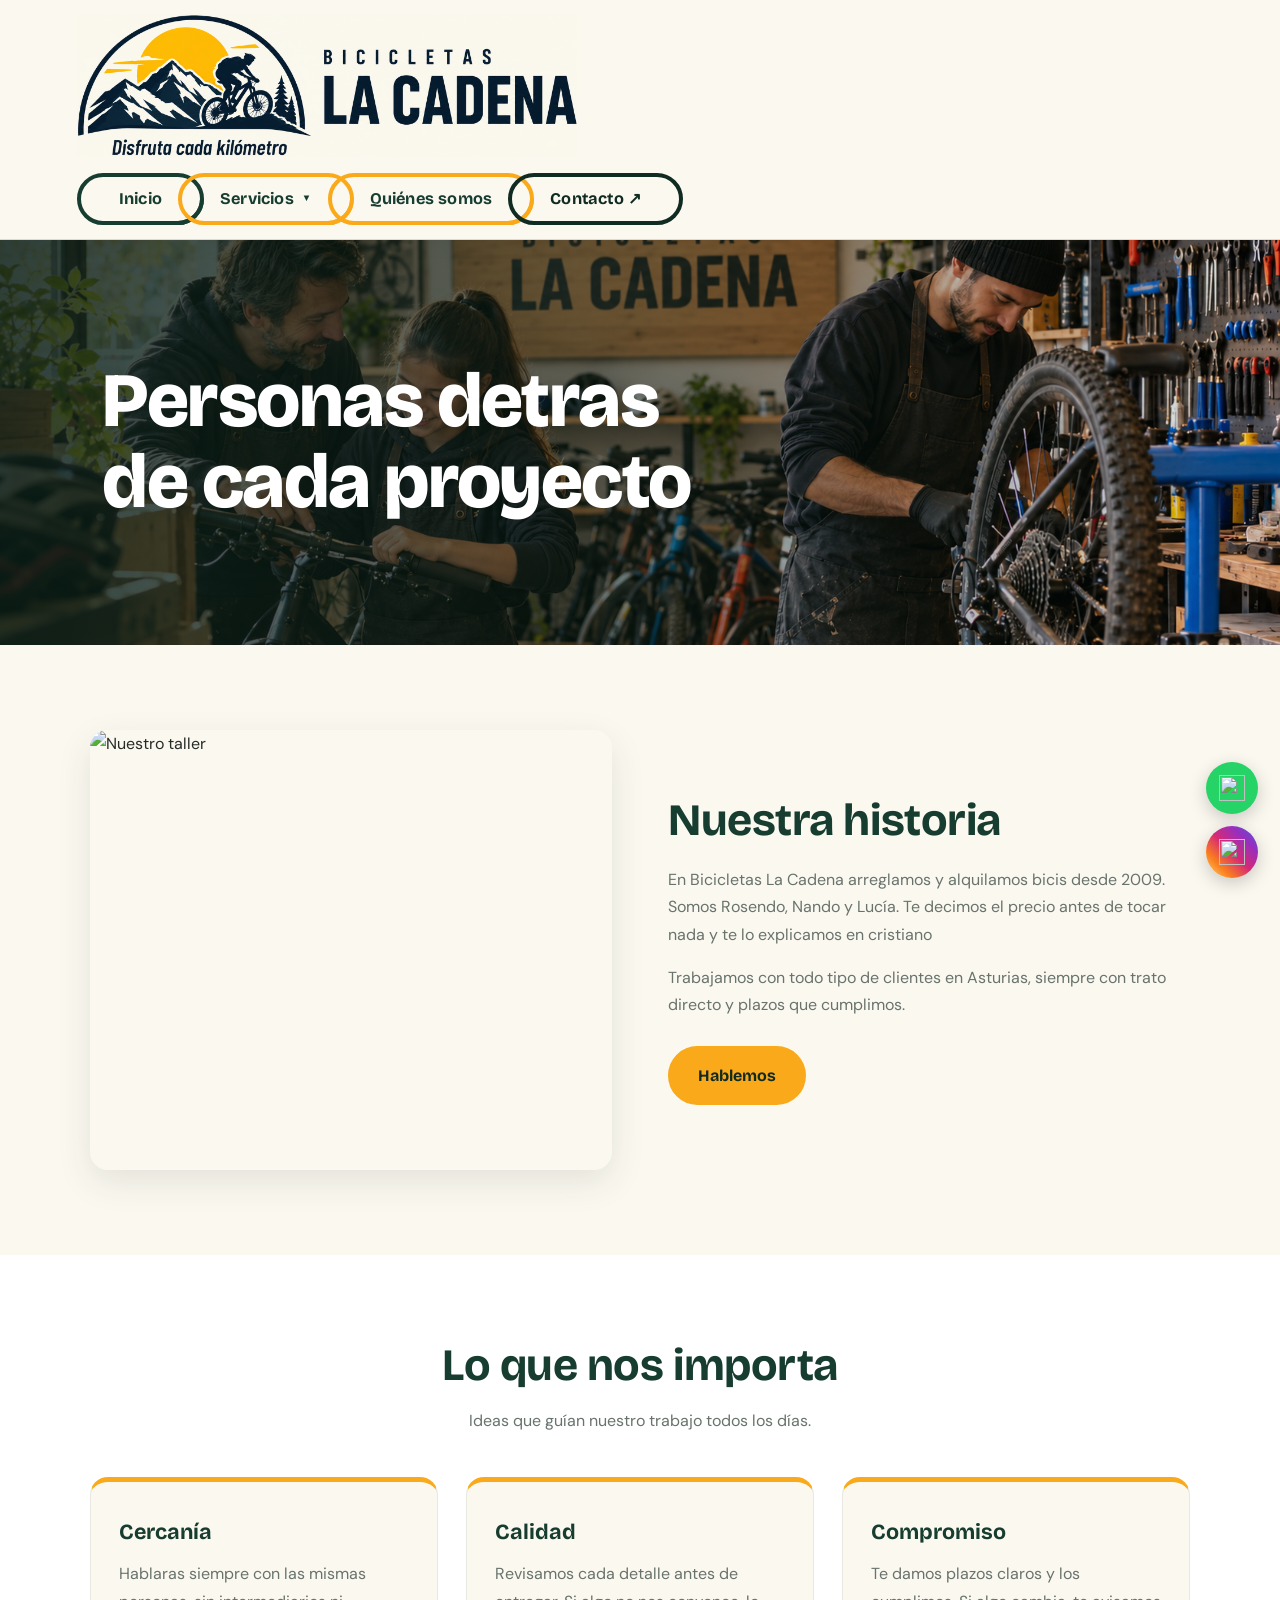
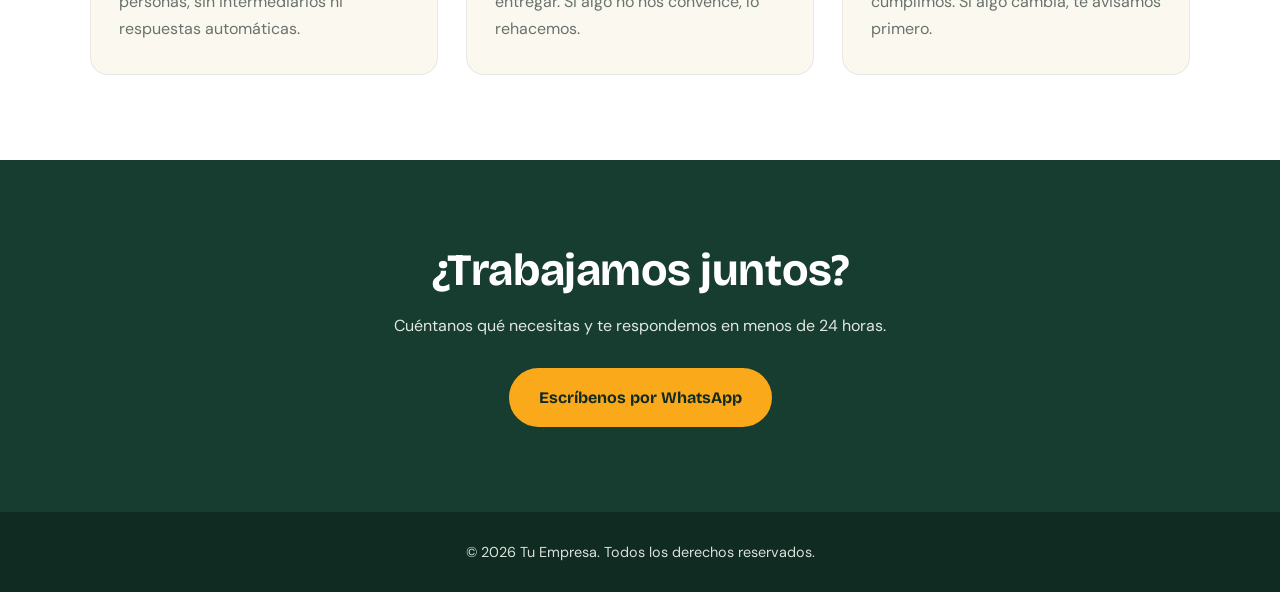
==== aboutUs.html @ 02b9d3f6 "creating about us" ====
<!DOCTYPE html>
<html lang="es">
<head>
    <meta charset="UTF-8">
    <meta name="viewport" content="width=device-width, initial-scale=1">
    <title>Nosotros | Biciletas la Cadena</title>
    <meta name="description" content="Conoce quiénes somos y cómo trabajamos.">

    <!-- Usamos las mismas fuentes que home -->
    <link rel="preconnect" href="https://fonts.googleapis.com">
    <link rel="preconnect" href="https://fonts.gstatic.com" crossorigin>
    <link href="https://fonts.googleapis.com/css2?family=Bricolage+Grotesque:wght@600;700;800&family=DM+Sans:wght@400;500;700&display=swap" rel="stylesheet">
    <link rel="stylesheet" href="styles/style.css">
</head>
<body>

    <!-- HEADER: copiamos el mismo de home -->
    <header class="header">
    <a href="index.html" class="logo" aria-label="Bicicletas La Cadena - Inicio">
        <img class="img-fluid" src="assets/Logo-withoutLetter.png" alt="Bicicletas La Cadena">
    </a>

    <nav class="navegacion" aria-label="Navegación principal">
        <ul class="menu">
        <li>
            <a href="index.html" class="menu-link" aria-current="page">Inicio</a>
        </li>

        <li class="menu-item">
            <a href="servicios.html" class="menu-link">
                Servicios <span class="flecha">▼</span>
            </a>
            <!-- El submenú desplegable -->
            <ul class="submenu">
                <li><a href="alquiler.html" class="submenu-link">Alquiler</a></li>
                <li><a href="taller.html" class="submenu-link">Taller</a></li>
            </ul>
        </li>

        <li>
            <a href="aboutUs.html" class="menu-link">Quiénes somos</a>
        </li>

        <li>
            <!-- El botón de contacto combina la base de la cadena con el color destacado -->
            <a href="contacto.html" class="menu-link nav-contacto">Contacto ↗</a>
        </li>
    </ul>
    </nav>
</header>
    <main>

        <!-- HERO (reutiliza .hero, más bajo) -->
        <section class="hero hero-nosotros">
            <img class="hero-image" src="assets/aboutUs.png" alt="El equipo trabajando">
            <div class="hero-content">
                <h1>Personas detras de cada proyecto</h1>
            </div>
        </section>

        <section class="section">
            <div class="about-story">
                <img class="img-fluid about-story-img" src="img/nosotros-historia.jpg" alt="Nuestro taller">
                <div class="about-story-text">
                    <h2>Nuestra historia</h2>
                    <p>En Bicicletas La Cadena arreglamos y alquilamos bicis desde 2009. Somos Rosendo, Nando y Lucía. Te decimos el precio antes de tocar nada y te lo explicamos en cristiano</p>
                    <p>Trabajamos con todo tipo de clientes en Asturias, siempre con trato directo y plazos que cumplimos.</p>
                    <a class="btn" href="#contacto">Hablemos</a>
                </div>
            </div>
        </section>

        <!-- VALORES (reutiliza el estilo de las tarjetas de servicios) -->
        <section class="section section-valores">
            <h2>Lo que nos importa</h2>
            <p class="section-intro">Ideas que guían nuestro trabajo todos los días.</p>

            <div class="values-container">
                <article class="value-card">
                    <h3>Cercanía</h3>
                    <p>Hablaras siempre con las mismas personas, sin intermediarios ni respuestas automáticas.</p>
                </article>
                <article class="value-card">
                    <h3>Calidad</h3>
                    <p>Revisamos cada detalle antes de entregar. Si algo no nos convence, lo rehacemos.</p>
                </article>
                <article class="value-card">
                    <h3>Compromiso</h3>
                    <p>Te damos plazos claros y los cumplimos. Si algo cambia, te avisamos primero.</p>
                </article>
            </div>
        </section>

        <!-- CONTACTO -->
        <section class="section contact" id="contacto">
            <h2>¿Trabajamos juntos?</h2>
            <p>Cuéntanos qué necesitas y te respondemos en menos de 24 horas.</p>
            <a class="btn" href="https://wa.me/34600000000">Escríbenos por WhatsApp</a>
        </section>

    </main>

   <!-- REDES FLOTANTES-->   
<div class="social-float">

    <!-- WhatsApp -->
    <a
        href="https://wa.me/34600000000"
        class="social-btn whatsapp"
        target="_blank"
        rel="noopener noreferrer"
        aria-label="Contactar por WhatsApp"
    >
        <img
            src="https://cdn.simpleicons.org/whatsapp/FFFFFF"
            alt=""
        >
    </a>

    <!-- Instagram -->
    <a
        href="https://www.instagram.com/LACADENA.BICIS/"
        class="social-btn instagram"
        target="_blank"
        rel="noopener noreferrer"
        aria-label="Visitar Instagram"
    >
        <img
            src="https://cdn.simpleicons.org/instagram/FFFFFF"
            alt=""
        >
    </a>

</div>

    <footer class="footer">
        <p>&copy; 2026 Tu Empresa. Todos los derechos reservados.</p>
    </footer>

</body>
</html>
---- styles/style.css ----
/* =========================
    VARIABLES  */
:root {
    --verde: #173D30;
    --verde-oscuro: #102B22;
    --naranja: #F9A91A;
    --naranja-suave: #FCEBC4;
    --crema: #FBF8F0;
    --blanco: #FFFFFF;
    --texto: #252B27;
    --gris: #68736C;

    --radio: 18px;
    --sombra: 0 12px 35px rgba(20, 45, 34, 0.10);

    --font-titulo: "Bricolage Grotesque", "Trebuchet MS", "Segoe UI", sans-serif;
    --font-texto: "DM Sans", "Segoe UI", Arial, sans-serif;

    /* medidas del eslabón de la cadena */
    --eslabon-alto: 52px;
    --eslabon-borde: 4px;
}

* { margin: 0; padding: 0; box-sizing: border-box; }

html {
    scroll-behavior: smooth;
    scroll-padding-top: 110px;
}

body {
    font-family: var(--font-texto);
    color: var(--texto);
    line-height: 1.7;
    background: var(--crema);
}

img { max-width: 100%; height: auto; }

.img-fluid { display: block; width: 100%; object-fit: cover; }

h1, h2, h3 { font-family: var(--font-titulo); }

a:focus-visible,
.btn:focus-visible {
    outline: 3px solid var(--verde);
    outline-offset: 4px;
}


/* =========================
    HEADER Y CADENA*/
.header {
    position: sticky;
    top: 0;
    z-index: 1000;
    display: flex;
    align-items: center;
    justify-content: space-between;
    flex-wrap: wrap;
    gap: 16px 30px;
    padding: 14px 6%;
    background: rgba(251, 248, 240, 0.97);
    border-bottom: 1px solid rgba(23, 61, 48, 0.15);
    box-shadow: 0 4px 20px rgba(0, 0, 0, 0.05);
}

.logo { display: block; flex: 0 0 auto; }

/* gana a .img-fluid (width:100%) por especificidad */
.logo img {
    display: block;
    width: 500px;
    height: auto;
}

.navegacion { line-height: 1.2; }

.menu {
    display: flex;
    align-items: center;
    justify-content: center;
    list-style: none;
}

.menu > li { position: relative; }

/* cada eslabón se solapa medio eslabón con el anterior */
.menu > li + li { margin-left: calc(var(--eslabon-alto) / -2); }

.menu-link {
    position: relative;
    display: inline-flex;
    align-items: center;
    gap: 8px;
    height: var(--eslabon-alto);
    padding: 0 calc(var(--eslabon-alto) / 2 + 12px);
    border: var(--eslabon-borde) solid var(--naranja);
    border-radius: 999px;
    color: var(--verde);
    font-family: var(--font-titulo);
    font-size: 1.02rem;
    font-weight: 700;
    letter-spacing: 0.2px;
    text-decoration: none;
    white-space: nowrap;
    transition: border-color 0.25s ease, color 0.25s ease;
}

/* Truco del entrelazado: repite la MITAD INFERIOR del borde
    por encima del eslabón siguiente. Arriba pasa por encima,
   abajo por debajo = eslabones realmente enlazados. */
.menu-link::after {
    content: "";
    position: absolute;
    inset: calc(var(--eslabon-borde) * -1);
    border: inherit;
    border-radius: inherit;
    clip-path: inset(50% 0 0 calc(100% - var(--eslabon-alto)));
    pointer-events: none;
}

.menu > li:hover > .menu-link,
.menu > li:focus-within > .menu-link {
    border-color: var(--verde);
    color: var(--verde-oscuro);
}

.menu-link[aria-current="page"] { border-color: var(--verde); }

/* Contacto: mismo eslabón, en verde oscuro y más pesado */
.menu-link.nav-contacto {
    border-color: var(--verde-oscuro);
    color: var(--verde-oscuro);
}

/* el último eslabón no tiene vecino a la derecha */
.menu > li:last-child .menu-link::after { content: none; }

.menu-link.nav-contacto:hover { border-color: var(--naranja); }

.flecha {
    display: inline-block;
    font-size: 0.6rem;
    transition: transform 0.25s ease;
}

.menu-item:hover .flecha,
.menu-item:focus-within .flecha { transform: rotate(180deg); }


/* =========================
    SUBMENÚ*/
.submenu {
    position: absolute;
    top: calc(100% + 10px);
    left: 50%;
    transform: translateX(-50%) translateY(8px);
    z-index: 5;

    min-width: 200px;
    padding: 8px;
    list-style: none;

    background: var(--blanco);
    border: 3px solid var(--naranja);
    border-radius: 26px;
    box-shadow: var(--sombra);

    opacity: 0;
    visibility: hidden;
    transition: opacity 0.25s ease, transform 0.25s ease, visibility 0.25s ease;
}

/* puente invisible: el hover no se pierde al cruzar el hueco */
.submenu::before {
    content: "";
    position: absolute;
    left: 0;
    right: 0;
    top: -16px;
    height: 16px;
}

.submenu-link {
    display: block;
    padding: 12px 20px;
    border-radius: 999px;
    color: var(--verde);
    font-size: 0.98rem;
    font-weight: 600;
    text-decoration: none;
    transition: background-color 0.2s ease;
}

.submenu-link:hover,
.submenu-link:focus-visible {
    background: var(--naranja-suave);
    color: var(--verde-oscuro);
}

.menu-item:hover .submenu,
.menu-item:focus-within .submenu {
    opacity: 1;
    visibility: visible;
    transform: translateX(-50%) translateY(0);
}


/* =========================
    HERO(imagen) */
.hero {
    position: relative;
    isolation: isolate;
    min-height: clamp(420px, 62vh, 570px);
    overflow: hidden;
    display: flex;
    align-items: center;
    background: var(--verde-oscuro);
}

.hero::after {
    content: "";
    position: absolute;
    inset: 0;
    z-index: 0;
    background: linear-gradient(90deg,
        rgba(10, 30, 23, 0.85) 0%,
        rgba(10, 30, 23, 0.55) 48%,
        rgba(10, 30, 23, 0.08) 100%);
}

.hero-image {
    position: absolute;
    inset: 0;
    z-index: -1;
    display: block;
    width: 100%;
    height: 100%;
    object-fit: cover;
    object-position: center;
}

.hero-content {
    position: relative;
    z-index: 1;
    width: min(850px, 100%);
    padding: 75px 8%;
    display: flex;
    flex-direction: column;
    align-items: flex-start;
    gap: 18px;
    color: var(--blanco);
}

.hero-content h1 {
    max-width: 750px;
    font-size: clamp(2.6rem, 6vw, 5rem);
    line-height: 1.06;
    letter-spacing: -0.02em;
    font-weight: 800;
}

.hero-content p {
    max-width: 540px;
    font-size: clamp(1.1rem, 2vw, 1.4rem);
    color: #F3F2E9;
}


/* =========================
    BOTONES */
.btn {
    display: inline-flex;
    align-items: center;
    justify-content: center;
    padding: 14px 28px;
    border: 2px solid var(--naranja);
    border-radius: 999px;
    background: var(--naranja);
    color: var(--verde-oscuro);
    font-family: var(--font-titulo);
    font-weight: 700;
    text-decoration: none;
    transition: transform 0.25s ease, background-color 0.25s ease,
                color 0.25s ease, box-shadow 0.25s ease;
}

.btn:hover {
    transform: translateY(-3px);
    background: var(--verde);
    border-color: var(--verde);
    color: var(--blanco);
    box-shadow: 0 8px 20px rgba(0, 0, 0, 0.15);
}


/* =========================
    SECCIONES*/
.section { padding: 85px 7%; }

.section h2 {
    margin-bottom: 16px;
    color: var(--verde);
    text-align: center;
    font-size: clamp(1.9rem, 4vw, 2.8rem);
    line-height: 1.15;
    letter-spacing: -0.01em;
}

.section-intro {
    max-width: 650px;
    margin: 0 auto;
    text-align: center;
    color: var(--gris);
}


/* =========================
    TARJETAS DE SERVICIOS
   (la imagen va arriba aunque en el HTML esté después del h3)*/
.services-container {
    display: grid;
    grid-template-columns: repeat(3, minmax(0, 1fr));
    gap: 28px;
    max-width: 1250px;
    margin: 42px auto 0;
}

.service-card {
    position: relative;
    display: flex;
    flex-direction: column;
    overflow: hidden;
    background: var(--blanco);
    border: 1px solid rgba(23, 61, 48, 0.08);
    border-radius: var(--radio);
    box-shadow: var(--sombra);
    transition: transform 0.3s ease, box-shadow 0.3s ease;
}

.service-card:hover {
    transform: translateY(-6px);
    box-shadow: 0 22px 45px rgba(20, 45, 34, 0.15);
}

.service-card img {
    order: -1;
    display: block;
    width: 100%;
    height: 250px;
    object-fit: cover;
}

.service-card h3 {
    padding: 22px 24px 0;
    color: var(--verde);
    font-size: 1.35rem;
}

/* si el título es un enlace, toda la tarjeta es clicable */
.service-card h3 a {
    color: inherit;
    text-decoration: none;
}

.service-card h3 a::after {
    content: "";
    position: absolute;
    inset: 0;
}

.service-card p {
    padding: 10px 24px 26px;
    color: var(--gris);
}

/* =========================
 CONTACTO*/
.contact {
    text-align: center;
    background: var(--verde);
    color: var(--blanco);
}

.contact h2 { color: var(--blanco); }

.contact p {
    max-width: 620px;
    margin: 0 auto 28px;
    color: #E0E8E1;
}


/* =========================
    REDES FLOTANTES*/
.social-float {
    position: fixed;
    right: 22px;
    bottom: 22px;
    z-index: 1100;
    display: flex;
    flex-direction: column;
    gap: 12px;
}

.social-btn {
    width: 52px;
    height: 52px;
    display: flex;
    align-items: center;
    justify-content: center;
    border-radius: 50%;
    box-shadow: 0 5px 18px rgba(0, 0, 0, 0.2);
    transition: transform 0.25s ease;
}

.social-btn img { width: 26px; height: 26px; }
.social-btn:hover { transform: scale(1.12) translateY(-2px); }

.whatsapp { background: #25D366; }

.instagram {
    background: linear-gradient(45deg, #feda75, #fa7e1e, #d62976, #962fbf, #4f5bd5);
}


/* =========================
   11. FOOTER */
.footer {
    padding: 28px 6%;
    text-align: center;
    background: var(--verde-oscuro);
    color: #D9E2DA;
    font-size: 0.9rem;
}


/* =========================
    12. RESPONSIVE*/
@media (max-width: 1000px) {
    .services-container { grid-template-columns: 1fr; max-width: 540px; }
}

@media (max-width: 768px) {
    .header { flex-direction: column; justify-content: center; gap: 12px; padding: 12px 5%; }
    .logo img { width: 170px; }
    .section { padding: 56px 6%; }
    .hero-content { padding: 56px 6%; }
    .social-float { right: 12px; bottom: 12px; }
}

@media (max-width: 520px) {
    :root { --eslabon-alto: 32px; --eslabon-borde: 3px; }
    .header { padding-left: 3%; padding-right: 3%; }
    .menu-link { font-size: 0.7rem; gap: 4px; padding: 0 calc(var(--eslabon-alto) / 2 + 1px); }
}

/* pantallas muy estrechas: la cadena pasa a dos filas */
@media (max-width: 370px) {
    .menu { flex-wrap: wrap; row-gap: 8px; }
    .menu > li:nth-child(4) { margin-left: 0; }
    .menu-link { font-size: 0.74rem; padding: 0 calc(var(--eslabon-alto) / 2 + 4px); }
}

@media (prefers-reduced-motion: reduce) {
    * { transition: none !important; scroll-behavior: auto !important; }
}



/* PÁGINA NOSOTROS*/

.hero-nosotros { min-height: clamp(320px, 45vh, 440px); }

/* Historia: imagen + texto */
.about-story {
    display: grid;
    grid-template-columns: 1fr 1fr;
    gap: 56px;
    align-items: center;
    max-width: 1150px;
    margin: 0 auto;
}

.about-story-img {
    height: 440px;
    border-radius: var(--radio);
    box-shadow: var(--sombra);
}

.about-story-text h2 {
    text-align: left;
    margin-bottom: 20px;
}

.about-story-text p {
    max-width: 52ch;
    margin-bottom: 16px;
    color: var(--gris);
}

.about-story-text .btn { margin-top: 12px; }

/* Valores: mismas tarjetas que servicios, sin imagen */
.section-valores { background: var(--blanco); }

.values-container {
    display: grid;
    grid-template-columns: repeat(3, minmax(0, 1fr));
    gap: 28px;
    max-width: 1100px;
    margin: 42px auto 0;
}

.value-card {
    padding: 32px 28px;
    background: var(--crema);
    border: 1px solid rgba(23, 61, 48, 0.08);
    border-top: 5px solid var(--naranja);
    border-radius: var(--radio);
}

.value-card h3 {
    margin-bottom: 10px;
    color: var(--verde);
    font-size: 1.35rem;
}

.value-card p { color: var(--gris); }

@media (max-width: 1000px) {
    .about-story { grid-template-columns: 1fr; gap: 32px; max-width: 640px; }
    .about-story-img { height: 320px; }
    .values-container { grid-template-columns: 1fr; max-width: 540px; }
}
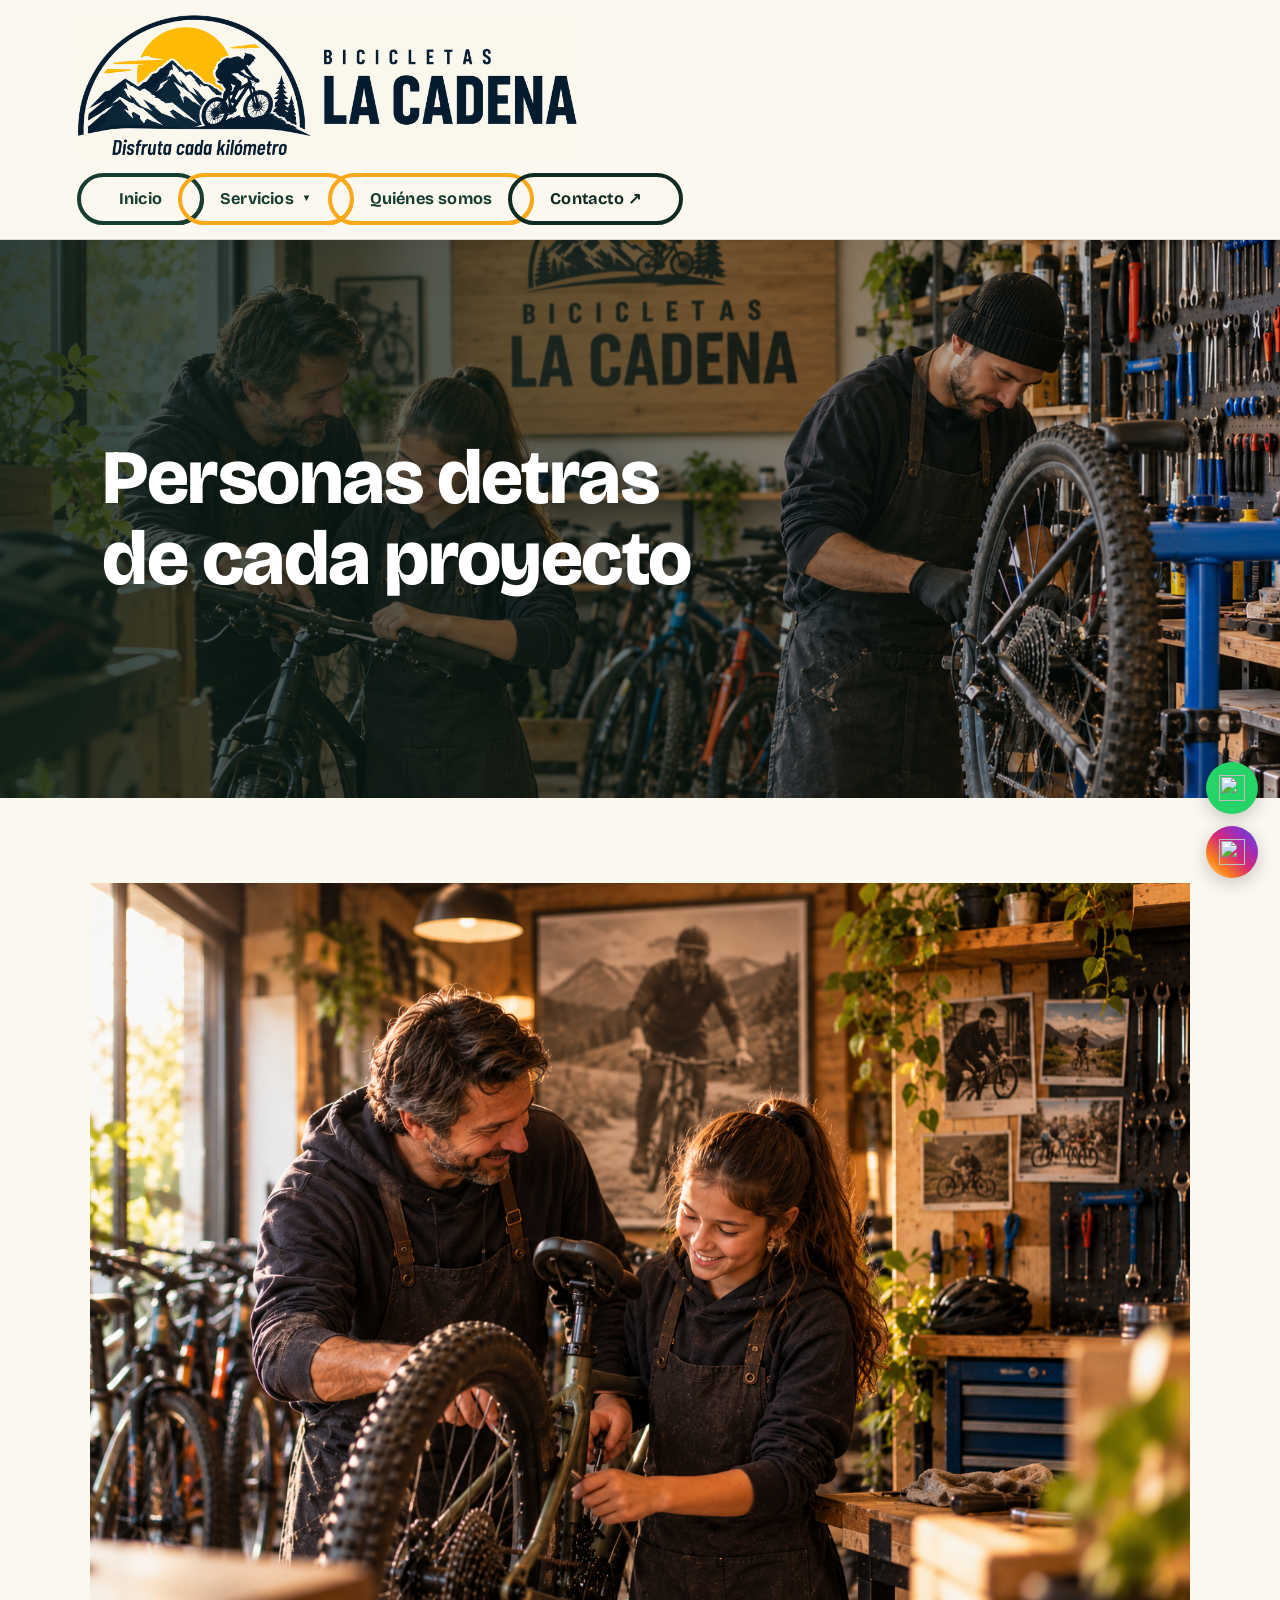
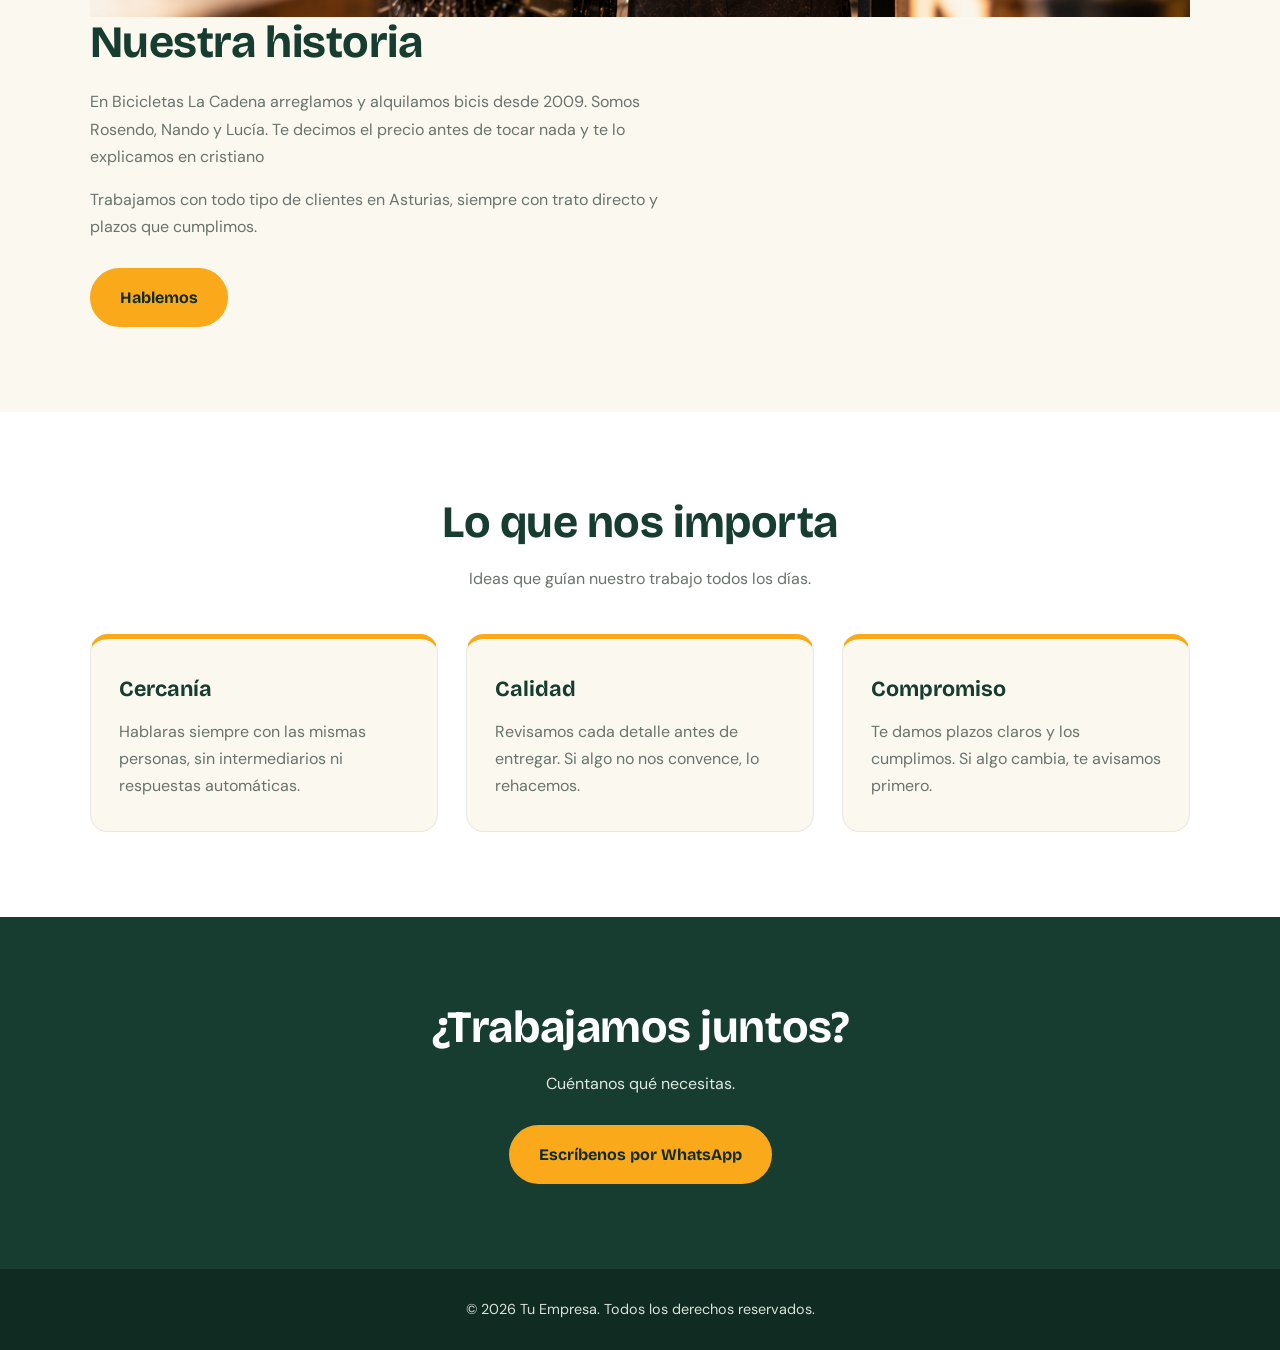
==== commit af0a85ba: "adding changes in aboutUs" ====
--- a/aboutUs.html
+++ b/aboutUs.html
@@ -60,12 +60,12 @@
 
         <section class="section">
             <div class="about-story">
-                <img class="img-fluid about-story-img" src="img/nosotros-historia.jpg" alt="Nuestro taller">
+                <img class="img-fluid about-story-img" src="assets/history.png" alt="Nuestro taller">
                 <div class="about-story-text">
                     <h2>Nuestra historia</h2>
                     <p>En Bicicletas La Cadena arreglamos y alquilamos bicis desde 2009. Somos Rosendo, Nando y Lucía. Te decimos el precio antes de tocar nada y te lo explicamos en cristiano</p>
                     <p>Trabajamos con todo tipo de clientes en Asturias, siempre con trato directo y plazos que cumplimos.</p>
-                    <a class="btn" href="#contacto">Hablemos</a>
+                    <a class="btn" href="contacto.html">Hablemos</a>
                 </div>
             </div>
         </section>
@@ -94,7 +94,7 @@
         <!-- CONTACTO -->
         <section class="section contact" id="contacto">
             <h2>¿Trabajamos juntos?</h2>
-            <p>Cuéntanos qué necesitas y te respondemos en menos de 24 horas.</p>
+            <p>Cuéntanos qué necesitas.</p>
             <a class="btn" href="https://wa.me/34600000000">Escríbenos por WhatsApp</a>
         </section>
 
--- a/styles/style.css
+++ b/styles/style.css
@@ -37,17 +37,11 @@
 
 img { max-width: 100%; height: auto; }
 
-.img-fluid { display: block; width: 100%; object-fit: cover; }
-
-h1, h2, h3 { font-family: var(--font-titulo); }
-
-a:focus-visible,
-.btn:focus-visible {
-    outline: 3px solid var(--verde);
-    outline-offset: 4px;
-}
-
-
+.img-fluid { display: block; width: 100%; object-fit: cover; } /*  expansion sin stirarse o perder su radio original */
+
+h1, h2, h3 {
+     font-family: var(--font-titulo);
+}
 /* =========================
     HEADER Y CADENA*/
 .header {
@@ -67,14 +61,16 @@
 
 .logo { display: block; flex: 0 0 auto; }
 
-/* gana a .img-fluid (width:100%) por especificidad */
+/* agregamos el tamaño para pantallas grandes pero cuando se vea en dispositivos mas pequeños 
+se adapte de forma segura a ellos tambien */
 .logo img {
     display: block;
-    width: 500px;
+    max-width: 500px;
+    width: 100%;
     height: auto;
 }
 
-.navegacion { line-height: 1.2; }
+ .navegacion { line-height: 1.2; }  /*aumenta el tamaño de la fuente exatamente 1.2 del original sin necesidad de agregar em px */
 
 .menu {
     display: flex;
@@ -373,6 +369,14 @@
 .service-card p {
     padding: 10px 24px 26px;
     color: var(--gris);
+
+/* agregamos a la tarjeta el link para llevarlos a las paginas correspondients  */
+.card-link {
+    display: block;
+    color: inherit;
+    text-decoration: none;
+}
+
 }
 
 /* =========================
@@ -392,8 +396,7 @@
 }
 
 
-/* =========================
-    REDES FLOTANTES*/
+/* botones de redes sociales para contactar con Lucia (o ronaldo... Ni idea de como se llama el jefe)*/
 .social-float {
     position: fixed;
     right: 22px;
@@ -425,8 +428,7 @@
 }
 
 
-/* =========================
-   11. FOOTER */
+/* FOOTER... Aunque tecnicamente se usa sin el punto, peeeeeeeeeero, no quiero complication (la clase se llama footer) */
 .footer {
     padding: 28px 6%;
     text-align: center;
@@ -436,8 +438,449 @@
 }
 
 
-/* =========================
-    12. RESPONSIVE*/
+/*ACA ABAJO ESTARAN LOS CSS DE PAGINA SERVICIOS, ALQUILER y TALLER (EL POR QUE HAGO ESO? LA BARRA DE NAVEGACION SE PETO HORRIBLE, 
+    Y COMO TENEMOS POCO TIEMPO... LO PONDRE AQUI ABAJO. ODIO GITHUB -c-) */
+
+/* Contenido de css de la pagina en general: SERVICIOS (odio los submenus):*/
+
+.servicios h1 {
+    text-align: center;
+}
+
+.servicios p {
+margin-left: 3%;
+margin-top: 5px;
+font-family: Georgia, 'Times New Roman', Times, serif;
+font-size: 120%;
+}
+
+
+.contenedor-servicios {
+padding: 50px 25px;
+text-align: center;
+background-color: #ecebe6c0;
+max-width: 1000px;
+margin: 40px auto;
+}
+
+
+.seccion-detalles {
+    padding: 30px 0;
+}
+
+
+.enlace-servicios {
+    margin-top: 25px;
+}
+
+
+.texto-de-servicios h2 {
+    margin-top: 2%;
+    font-size: 1.8rem;
+    font-family:'Gill Sans', 'Gill Sans MT', Calibri, 'Trebuchet MS', sans-serif ;
+}
+
+.texto-de-servicios h3 {
+    font-size: 1.3rem;
+    font-family:'Gill Sans', 'Gill Sans MT', Calibri, 'Trebuchet MS', sans-serif ;
+}
+
+
+.texto-de-servicios p {
+    font-size: 1.1rem;
+    font-family:'Gill Sans', 'Gill Sans MT', Calibri, 'Trebuchet MS', sans-serif ;
+}
+
+
+.caracteristicas {
+    list-style-type: none;
+    padding-left: 0;
+    margin: 20px 0;
+}
+
+
+.caracteristicas li {
+    padding: 8px 0;
+    line-height: 1.5;
+    position: relative;
+    padding-left: 25px;
+    font-size: 1rem;
+    font-family: 'Segoe UI', Tahoma, Geneva, Verdana, sans-serif;
+}
+
+
+.caracteristicas li::before {
+    content: "✔";
+    position: absolute;
+    left: 0;
+    color: #F9A91A;
+    font-weight: bold;
+}
+
+
+.btn-servicio {
+    display: inline-block;
+    padding: 12px 25px;
+    color: #0B1B26;
+    font-weight: bold;
+    border-radius: 25px;
+    text-transform: uppercase;
+    font-size: 0.9rem;
+    margin-bottom: 1%;
+    background-color: white;
+}
+
+
+a {
+    text-decoration: none;
+}
+
+
+.btn-servicio:hover{
+    color: white;
+}
+
+.separador {
+    border: 0;
+    height: 2px;
+    background: #F9A91A;
+    margin: 25px 0;
+    margin-left: 15%;
+    margin-right: 15%;
+}
+
+/*Seccion de contenido final*/
+
+.bloque-garantias {
+background-color: #f9f9f9;
+border: 2px solid goldenrod;
+border-radius: 5px;
+padding-top: 25px;
+margin-top: 50px;
+text-align: center;
+}
+
+.bloque-garantias h2 {
+    color: #0B1B26;
+    margin-bottom: 2%;
+}
+
+.grid-garantias {
+    display: flex;
+    gap: 20px;
+    justify-content: space-between;
+    flex-wrap: wrap;
+    margin-bottom: 3%;
+}
+
+
+.caja-garantia {
+flex: 1 1 250px;
+background-color: whitesmoke;
+padding: 2%;
+border-radius: 10px;
+border: 1px solid #eee;
+box-shadow: 0 2px 8px rgba(0,0,0,0.05);
+}
+
+
+.caja-garantia h4 {
+    color: #2b230c;
+    font-size: 1.1rem;
+    margin-bottom: 10px;
+}
+
+
+.caja-garantia p {
+    font-size: 0.9rem;
+    color: #666;
+    line-height: 1.4;
+    font-weight: bold;
+    font-family: Georgia, 'Times New Roman', Times, serif;
+}
+
+
+/*CSS de las IMAGENES que estan Dentro de contenedor-servicios*/
+
+.imagenes img{
+max-width: 45%;
+margin-right: 4%;
+border: 2px dashed gold;
+}
+
+/*span (me dió hueva poner el b o strong en el html)*/
+span {
+    font-weight: bold;
+}
+
+
+/* CSS DE TALLER*/
+
+.contenedor-tarifas h2 {
+    color: var(--naranja);
+}
+
+
+.contenedor-tarifas {
+max-width: 1000px;
+margin: 30px auto;
+padding: 20px;
+background-color: rgba(0, 0, 0, 0.747);
+border-radius: 2%;
+padding-top: 2%;
+margin-top: 5%;
+}
+
+
+.aviso-tarifas {
+    background-color: #ffe0b2;
+    border-left: 2px solid  #bf4300;
+    padding: 12px;
+    margin-bottom: 2%;
+}
+
+
+.tabla-tarifas {
+    background-color: #ffe0b2;
+    width: 100%;
+    border-collapse: collapse;
+}
+
+
+.tabla-tarifas tr, .tabla-tarifas td {
+    padding: 3%;
+    border-bottom: 1px solid #ddd;
+    text-align: left;
+}
+
+
+.tabla-tarifas th {
+    background-color: #112636;
+    color: wheat;
+}
+
+
+.tabla-tarifas p {
+    margin: 2px auto;
+    font-size: 1.2rem;
+    color: var(--texto);
+}
+
+
+.importe {
+    font-weight: bold;
+}
+
+
+.gratis {
+    color: orangered;
+    font-weight: bold;
+}
+
+
+    .boton-comprar {
+    background-color: #e65100;
+    color: white;
+    border: none;
+    padding: 12px 25px;
+    font-size: 16px;
+    font-weight: bold;
+    border-radius: 5px;
+    cursor: pointer;
+    margin-top: 15px;
+    }
+
+
+    .boton-comprar:hover {
+    background-color: #bf4300;
+    }
+
+
+/*CSS DE ALQUILER*/
+
+
+.contenedor {
+    max-width: 1200px;
+    margin: 0 auto;
+    padding: 20px;
+    font-family: Arial, Helvetica, sans-serif;
+    color: #26352e;
+}
+
+
+.contenedor h2 {
+    margin: 20px 0;
+    padding-top: 10px;
+    color: #173D30;
+    font-size: 2rem;
+    text-align: center;
+}
+
+
+.contenedor-parrafo {
+    margin: 15px auto;
+    max-width: 900px;
+    line-height: 1.7;
+    font-size: 1rem;
+    color: #555;
+}
+
+
+.grid-bicis {
+    display: grid;
+    grid-template-columns: repeat(3, minmax(0, 1fr));
+    gap: 25px;
+    margin-top: 30px;
+    align-items: stretch;
+}
+
+
+.tarjeta-bici {
+    background-color: #fff;
+    border: 1px solid #e4e8e3;
+    border-radius: 12px;
+    padding: 20px;
+    text-align: center;
+    box-shadow: 0 3px 10px rgba(0, 0, 0, 0.06);
+    transition: transform 0.2s ease, box-shadow 0.2s ease;
+}
+
+
+.tarjeta-bici:hover {
+    transform: translateY(-4px);
+    box-shadow: 0 8px 20px rgba(23, 61, 48, 0.12);
+}
+
+
+.tarjeta-bici img {
+    width: 100%;
+    height: 180px;
+    object-fit: contain;
+    border-radius: 8px;
+    background-color: #f7f8f5;
+}
+
+
+.tarjeta-bici h3 {
+    color: #173D30;
+    font-size: 1.15rem;
+    margin: 18px 0 10px;
+}
+
+
+.tarjeta-bici p {
+    color: #666;
+    font-size: 0.95rem;
+    line-height: 1.5;
+    min-height: 42px;
+}
+
+
+.precio-bici {
+    font-size: 1.25rem;
+    font-weight: bold;
+    color: #b45b16;
+    margin: 18px 0;
+}
+
+
+.controles {
+    display: flex;
+    justify-content: center;
+    align-items: center;
+    gap: 15px;
+    margin-top: 15px;
+}
+
+
+    /* controles de + y - para sumar o restar cantidad del producto*/
+    .controles {
+    display: flex;
+    justify-content: center;
+    align-items: center;
+    gap: 15px;
+    }
+
+
+    .controles button {
+    background-color: #222;
+    color: white;
+    border: none;
+    width: 35px;
+    height: 35px;
+    border-radius: 50%;
+    font-size: 18px;
+    cursor: pointer;
+    }
+
+
+    .controles button:hover {
+    background-color: #e65100;
+    }
+
+
+    .controles span {
+    font-size: 18px;
+    font-weight: bold;
+    }
+
+
+    .caja-total {
+    background-color: white;
+    border: 2px solid #e65100;
+    padding: 20px;
+    margin-top: 30px;
+    border-radius: 8px;
+    text-align: center;
+    margin-left: 5%;
+    margin-right: 5%;
+    }
+
+
+    .caja-total h3 {
+    font-size: 22px;
+    margin: 0;
+    }
+
+
+    .caja-total span {
+    color: #e65100;
+    }
+
+
+    .boton-alquilar {
+    background-color: #e65100;
+    color: white;
+    border: none;
+    padding: 12px 25px;
+    font-size: 16px;
+    font-weight: bold;
+    border-radius: 5px;
+    cursor: pointer;
+    margin-top: 15px;
+    }
+
+
+    .boton-alquilar:hover {
+    background-color: #bf4300;
+    }
+
+/*se me olvido hacer este boton de selccion de las piezas xd*/
+
+    .boton-seleccionar {
+    background-color: #e65100;
+    color: white;
+    border: none;
+    padding: 5px 10px;
+    font-size: 15px;
+    font-weight: bold;
+    border-radius: 5px;
+    cursor: pointer;
+    margin-top: 10px;
+    }
+
+
+/* 12. RESPONSIVE*/
 @media (max-width: 1000px) {
     .services-container { grid-template-columns: 1fr; max-width: 540px; }
 }
@@ -467,28 +910,6 @@
     * { transition: none !important; scroll-behavior: auto !important; }
 }
 
-
-
-/* PÁGINA NOSOTROS*/
-
-.hero-nosotros { min-height: clamp(320px, 45vh, 440px); }
-
-/* Historia: imagen + texto */
-.about-story {
-    display: grid;
-    grid-template-columns: 1fr 1fr;
-    gap: 56px;
-    align-items: center;
-    max-width: 1150px;
-    margin: 0 auto;
-}
-
-.about-story-img {
-    height: 440px;
-    border-radius: var(--radio);
-    box-shadow: var(--sombra);
-}
-
 .about-story-text h2 {
     text-align: left;
     margin-bottom: 20px;
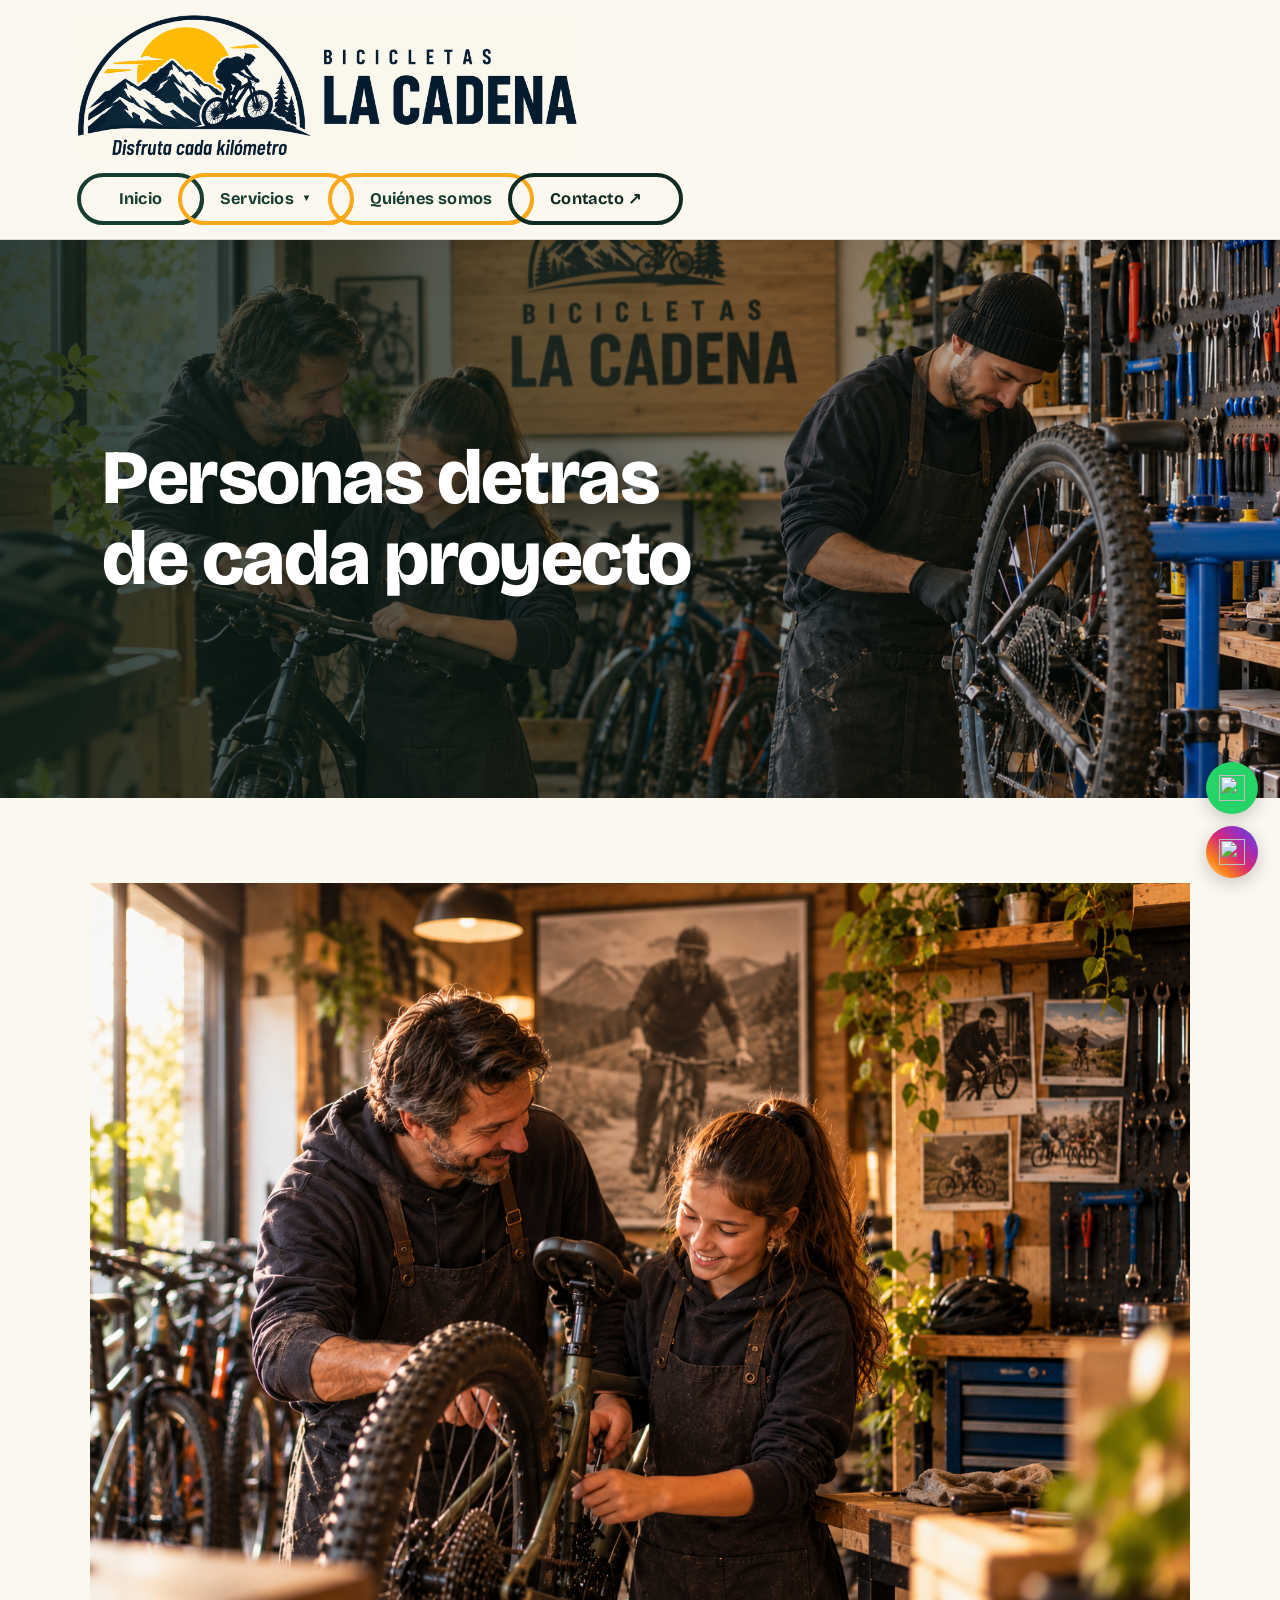
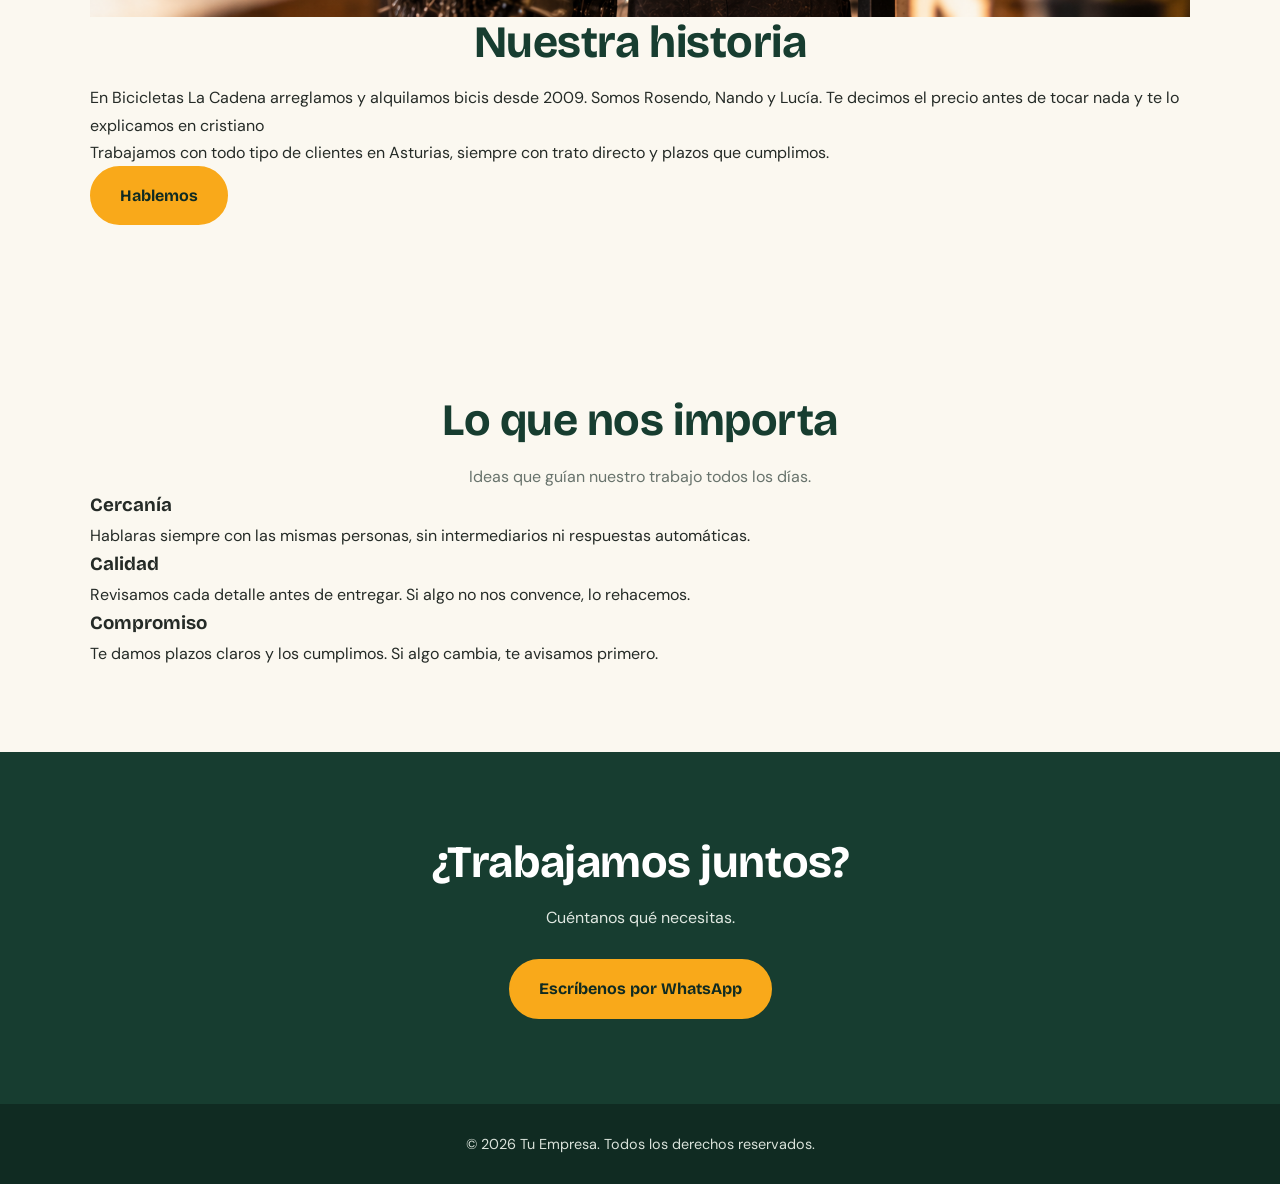
==== commit c68fc9a3: "changign path to contact" ====
--- a/aboutUs.html
+++ b/aboutUs.html
@@ -43,7 +43,7 @@
 
         <li>
             <!-- El botón de contacto combina la base de la cadena con el color destacado -->
-            <a href="contacto.html" class="menu-link nav-contacto">Contacto ↗</a>
+            <a href="contact.html" class="menu-link nav-contacto">Contacto ↗</a>
         </li>
     </ul>
     </nav>
--- a/styles/style.css
+++ b/styles/style.css
@@ -9,19 +9,17 @@
     --blanco: #FFFFFF;
     --texto: #252B27;
     --gris: #68736C;
-
     --radio: 18px;
     --sombra: 0 12px 35px rgba(20, 45, 34, 0.10);
-
     --font-titulo: "Bricolage Grotesque", "Trebuchet MS", "Segoe UI", sans-serif;
     --font-texto: "DM Sans", "Segoe UI", Arial, sans-serif;
-
     /* medidas del eslabón de la cadena */
     --eslabon-alto: 52px;
     --eslabon-borde: 4px;
 }
 
 * { margin: 0; padding: 0; box-sizing: border-box; }
+
 
 html {
     scroll-behavior: smooth;
@@ -37,11 +35,17 @@
 
 img { max-width: 100%; height: auto; }
 
-.img-fluid { display: block; width: 100%; object-fit: cover; } /*  expansion sin stirarse o perder su radio original */
-
-h1, h2, h3 {
-     font-family: var(--font-titulo);
-}
+.img-fluid { display: block; width: 100%; object-fit: cover; }
+
+h1, h2, h3 { font-family: var(--font-titulo); }
+
+a:focus-visible,
+.btn:focus-visible {
+    outline: 3px solid var(--verde);
+    outline-offset: 4px;
+}
+
+
 /* =========================
     HEADER Y CADENA*/
 .header {
@@ -61,16 +65,14 @@
 
 .logo { display: block; flex: 0 0 auto; }
 
-/* agregamos el tamaño para pantallas grandes pero cuando se vea en dispositivos mas pequeños 
-se adapte de forma segura a ellos tambien */
+/* gana a .img-fluid (width:100%) por especificidad */
 .logo img {
     display: block;
-    max-width: 500px;
-    width: 100%;
+    width: 500px;
     height: auto;
 }
 
- .navegacion { line-height: 1.2; }  /*aumenta el tamaño de la fuente exatamente 1.2 del original sin necesidad de agregar em px */
+.navegacion { line-height: 1.2; }
 
 .menu {
     display: flex;
@@ -103,9 +105,7 @@
     transition: border-color 0.25s ease, color 0.25s ease;
 }
 
-/* Truco del entrelazado: repite la MITAD INFERIOR del borde
-    por encima del eslabón siguiente. Arriba pasa por encima,
-   abajo por debajo = eslabones realmente enlazados. */
+
 .menu-link::after {
     content: "";
     position: absolute;
@@ -124,13 +124,13 @@
 
 .menu-link[aria-current="page"] { border-color: var(--verde); }
 
-/* Contacto: mismo eslabón, en verde oscuro y más pesado */
+
 .menu-link.nav-contacto {
     border-color: var(--verde-oscuro);
     color: var(--verde-oscuro);
 }
 
-/* el último eslabón no tiene vecino a la derecha */
+
 .menu > li:last-child .menu-link::after { content: none; }
 
 .menu-link.nav-contacto:hover { border-color: var(--naranja); }
@@ -145,30 +145,26 @@
 .menu-item:focus-within .flecha { transform: rotate(180deg); }
 
 
-/* =========================
-    SUBMENÚ*/
+/* SUBMENÚ*/
 .submenu {
     position: absolute;
     top: calc(100% + 10px);
     left: 50%;
     transform: translateX(-50%) translateY(8px);
     z-index: 5;
-
     min-width: 200px;
     padding: 8px;
     list-style: none;
-
     background: var(--blanco);
     border: 3px solid var(--naranja);
     border-radius: 26px;
     box-shadow: var(--sombra);
-
     opacity: 0;
     visibility: hidden;
     transition: opacity 0.25s ease, transform 0.25s ease, visibility 0.25s ease;
 }
 
-/* puente invisible: el hover no se pierde al cruzar el hueco */
+/* puente invisible */
 .submenu::before {
     content: "";
     position: absolute;
@@ -203,8 +199,7 @@
 }
 
 
-/* =========================
-    HERO(imagen) */
+/* Contenedor de imagen principal de la página index*/
 .hero {
     position: relative;
     isolation: isolate;
@@ -264,8 +259,8 @@
 }
 
 
-/* =========================
-    BOTONES */
+/*un botoncito para ir a servicios */
+
 .btn {
     display: inline-flex;
     align-items: center;
@@ -291,8 +286,7 @@
 }
 
 
-/* =========================
-    SECCIONES*/
+/* SECCIONES*/
 .section { padding: 85px 7%; }
 
 .section h2 {
@@ -312,9 +306,7 @@
 }
 
 
-/* =========================
-    TARJETAS DE SERVICIOS
-   (la imagen va arriba aunque en el HTML esté después del h3)*/
+/* TARJETAS DE SERVICIOS (la imagen va arriba)*/
 .services-container {
     display: grid;
     grid-template-columns: repeat(3, minmax(0, 1fr));
@@ -354,7 +346,7 @@
     font-size: 1.35rem;
 }
 
-/* si el título es un enlace, toda la tarjeta es clicable */
+/* enlace encima de las fotos */
 .service-card h3 a {
     color: inherit;
     text-decoration: none;
@@ -369,18 +361,9 @@
 .service-card p {
     padding: 10px 24px 26px;
     color: var(--gris);
-
-/* agregamos a la tarjeta el link para llevarlos a las paginas correspondients  */
-.card-link {
-    display: block;
-    color: inherit;
-    text-decoration: none;
-}
-
-}
-
-/* =========================
- CONTACTO*/
+}
+
+/* seccion de CONTACTO*/
 .contact {
     text-align: center;
     background: var(--verde);
@@ -396,7 +379,7 @@
 }
 
 
-/* botones de redes sociales para contactar con Lucia (o ronaldo... Ni idea de como se llama el jefe)*/
+/* botones de redes sociales para contactar con Lucia (o ronaldo... Ni puñetera idea de como se llama el jefe)*/
 .social-float {
     position: fixed;
     right: 22px;
@@ -428,7 +411,7 @@
 }
 
 
-/* FOOTER... Aunque tecnicamente se usa sin el punto, peeeeeeeeeero, no quiero complication (la clase se llama footer) */
+/* FOOTER... Aunque tecnicamente se usa sin el punto, peeeeeeeeeero, no quiero complication */
 .footer {
     padding: 28px 6%;
     text-align: center;
@@ -441,113 +424,198 @@
 /*ACA ABAJO ESTARAN LOS CSS DE PAGINA SERVICIOS, ALQUILER y TALLER (EL POR QUE HAGO ESO? LA BARRA DE NAVEGACION SE PETO HORRIBLE, 
     Y COMO TENEMOS POCO TIEMPO... LO PONDRE AQUI ABAJO. ODIO GITHUB -c-) */
 
-/* Contenido de css de la pagina en general: SERVICIOS (odio los submenus):*/
+/* Contenido de css de la pagina en general: SERVICIOS (Odio los Submenus Javi (Es de una carpeta de css que se peto horrible como dije arriba))*/
+
+
+.servicios {
+    max-width: 1100px;
+    margin: 0 auto;
+    padding: 50px 25px 20px;
+}
 
 .servicios h1 {
     text-align: center;
+    color: #173D30;
+    font-size: clamp(1.8rem, 4vw, 2.6rem);
+    margin-bottom: 20px;
 }
 
 .servicios p {
-margin-left: 3%;
-margin-top: 5px;
-font-family: Georgia, 'Times New Roman', Times, serif;
-font-size: 120%;
+    max-width: 850px;
+    margin: 0 auto;
+    font-family: Georgia, "Times New Roman", serif;
+    font-size: 1.1rem;
+    line-height: 1.8;
+    text-align: center;
 }
 
 
 .contenedor-servicios {
-padding: 50px 25px;
-text-align: center;
-background-color: #ecebe6c0;
-max-width: 1000px;
-margin: 40px auto;
-}
-
-
+    max-width: 1150px;
+    margin: 30px auto;
+    padding: 35px;
+    background-color: #f5f5f0;
+    border-radius: 16px;
+    box-sizing: border-box;
+}
+
+/* Distribución de texto e imágenes para que no se pete*/
 .seccion-detalles {
-    padding: 30px 0;
-}
-
-
-.enlace-servicios {
-    margin-top: 25px;
+    display: grid;
+    grid-template-columns: minmax(0, 1.3fr) minmax(0, 1fr);
+    gap: 35px;
+    align-items: start;
+    padding: 15px 0;
+}
+
+
+.texto-de-servicios h3 {
+    color: #173D30;
+    font-family: "Gill Sans", Calibri, sans-serif;
+    font-size: 1.5rem;
+    line-height: 1.4;
+    margin-top: 0;
 }
 
 
 .texto-de-servicios h2 {
-    margin-top: 2%;
-    font-size: 1.8rem;
-    font-family:'Gill Sans', 'Gill Sans MT', Calibri, 'Trebuchet MS', sans-serif ;
-}
-
-.texto-de-servicios h3 {
-    font-size: 1.3rem;
-    font-family:'Gill Sans', 'Gill Sans MT', Calibri, 'Trebuchet MS', sans-serif ;
+    color: #173D30;
+    font-family: "Gill Sans", Calibri, sans-serif;
+    font-size: 1.35rem;
+    line-height: 1.4;
+    margin-top: 28px;
 }
 
 
 .texto-de-servicios p {
-    font-size: 1.1rem;
-    font-family:'Gill Sans', 'Gill Sans MT', Calibri, 'Trebuchet MS', sans-serif ;
+    font-family: "Gill Sans", Calibri, sans-serif;
+    font-size: 1.05rem;
+    line-height: 1.8;
+    color: #444;
+    margin: 15px 0;
 }
 
 
 .caracteristicas {
-    list-style-type: none;
-    padding-left: 0;
+    list-style: none;
+    padding: 0;
     margin: 20px 0;
 }
 
 
 .caracteristicas li {
-    padding: 8px 0;
-    line-height: 1.5;
     position: relative;
-    padding-left: 25px;
-    font-size: 1rem;
-    font-family: 'Segoe UI', Tahoma, Geneva, Verdana, sans-serif;
-}
-
+    padding-left: 28px;
+    margin-bottom: 16px;
+    font-family: "Segoe UI", sans-serif;
+    font-size: 0.98rem;
+    line-height: 1.75;
+    color: #414141;
+    overflow-wrap: anywhere;
+}
 
 .caracteristicas li::before {
     content: "✔";
     position: absolute;
     left: 0;
-    color: #F9A91A;
-    font-weight: bold;
+    top: 0;
+    color: #d8950b;
+    font-weight: bold;
+}
+
+.caracteristicas span {
+    color: #173D30;
+    font-weight: bold;
+}
+
+.caracteristicas span {
+    color: #173D30;
+    font-weight: bold;
+}
+
+
+.columna-visual {
+    min-width: 0;
+}
+
+/*Css de IMAGENES (primera Parte)*/
+.imagenes {
+    display: grid;
+    grid-template-columns: 1fr;
+    gap: 16px;
+}
+
+.imagenes img {
+    display: block;
+    width: 100%;
+    height: 240px;
+    object-fit: cover;
+    border-radius: 12px;
+    box-shadow: 0 4px 12px rgba(0, 0, 0, 0.10);
+}
+
+
+.enlace-servicios {
+    margin-top: 24px;
+}
+
+
+.columna-visual {
+    min-width: 0;
+}
+
+/*Css de IMAGENES (primera Parte*/
+.imagenes {
+    display: grid;
+    grid-template-columns: 1fr;
+    gap: 16px;
+}
+
+.imagenes img {
+    display: block;
+    width: 100%;
+    height: 240px;
+    object-fit: cover;
+    border-radius: 12px;
+    box-shadow: 0 4px 12px rgba(0, 0, 0, 0.10);
+}
+
+
+.enlace-servicios {
+    margin-top: 24px;
 }
 
 
 .btn-servicio {
     display: inline-block;
-    padding: 12px 25px;
-    color: #0B1B26;
-    font-weight: bold;
+    padding: 13px 20px;
+    background-color: #173D30;
+    color: white;
+    text-align: center;
+    text-decoration: none;
+    font-weight: bold;
+    font-size: 0.9rem;
     border-radius: 25px;
-    text-transform: uppercase;
-    font-size: 0.9rem;
-    margin-bottom: 1%;
-    background-color: white;
-}
-
-
-a {
-    text-decoration: none;
-}
-
-
-.btn-servicio:hover{
-    color: white;
-}
+    transition: background-color 0.2s ease,
+                transform 0.2s ease;
+}
+
+
+.btn-servicio:hover {
+    background-color: #285b47;
+    transform: translateY(-2px);
+}
+
 
 .separador {
     border: 0;
     height: 2px;
+    max-width: 850px;
     background: #F9A91A;
-    margin: 25px 0;
-    margin-left: 15%;
-    margin-right: 15%;
-}
+    margin: 40px auto;
+    width: 70%;
+}
+
 
 /*Seccion de contenido final*/
 
@@ -600,7 +668,7 @@
 }
 
 
-/*CSS de las IMAGENES que estan Dentro de contenedor-servicios*/
+/*CSS de las IMAGENES (De nuevo)*/
 
 .imagenes img{
 max-width: 45%;
@@ -616,54 +684,76 @@
 
 /* CSS DE TALLER*/
 
+
+.contenedor-tarifas {
+    width: calc(100% - 40px);
+    max-width: 1000px;
+    box-sizing: border-box;
+    margin: 40px auto;
+    padding: 25px;
+    background-color: var(--verde);
+    border-radius: 12px;
+}
+
 .contenedor-tarifas h2 {
     color: var(--naranja);
-}
-
-
-.contenedor-tarifas {
-max-width: 1000px;
-margin: 30px auto;
-padding: 20px;
-background-color: rgba(0, 0, 0, 0.747);
-border-radius: 2%;
-padding-top: 2%;
-margin-top: 5%;
-}
-
+    margin-top: 0;
+    margin-bottom: 20px;
+}
 
 .aviso-tarifas {
     background-color: #ffe0b2;
-    border-left: 2px solid  #bf4300;
-    padding: 12px;
-    margin-bottom: 2%;
-}
-
+    border-left: 4px solid #bf4300;
+    padding: 15px;
+    margin-bottom: 20px;
+    line-height: 1.6;
+    border-radius: 4px;
+}
 
 .tabla-tarifas {
-    background-color: #ffe0b2;
     width: 100%;
+    background-color: #fff8ed;
     border-collapse: collapse;
 }
 
-
-.tabla-tarifas tr, .tabla-tarifas td {
-    padding: 3%;
+.tabla-tarifas th,
+.tabla-tarifas td {
+    padding: 14px 16px;
     border-bottom: 1px solid #ddd;
     text-align: left;
-}
-
+    line-height: 1.5;
+}
 
 .tabla-tarifas th {
-    background-color: #112636;
-    color: wheat;
-}
-
+    background-color: var(--naranja-suave);
+    color: #222;
+}
+
+.tabla-tarifas td {
+    color: var(--texto);
+}
 
 .tabla-tarifas p {
-    margin: 2px auto;
-    font-size: 1.2rem;
+    margin: 2px 0;
+    font-size: 1rem;
     color: var(--texto);
+    line-height: 1.6;
+}
+
+
+.tabla-tarifas .precio {
+    color: #a84408;
+    font-weight: 700;
+    white-space: nowrap;
+    font-size: 1.05rem;
+}
+
+/* Talvez... Una pequeña Accesibilidad para que se puede leer mejor? */
+
+.tabla-tarifas th:focus-visible,
+.tabla-tarifas td:focus-visible {
+    outline: 2px solid var(--naranja);
+    outline-offset: -3px;
 }
 
 
@@ -675,6 +765,29 @@
 .gratis {
     color: orangered;
     font-weight: bold;
+}
+
+
+.caja-importeFinal {
+    background-color: white;
+    border: 2px solid var(--naranja);
+    padding: 20px;
+    margin-top: 5%;
+    border-radius: 8px;
+    text-align: center;
+    margin-left: 35%;
+    margin-right: 35%;
+}
+
+
+.caja-importeFinal h3 {
+    font-size: 22px;
+    margin: 0;
+}
+
+
+.caja-importeFinal span {
+    color: #e65100;
 }
 
 
@@ -825,45 +938,43 @@
     }
 
 
-    .caja-total {
+    .boton-alquilar {
+    background-color: var(--naranja);
+    color: white;
+    border: none;
+    padding: 12px 25px;
+    font-size: 16px;
+    font-weight: bold;
+    border-radius: 5px;
+    cursor: pointer;
+    margin-top: 15px;
+    }
+
+
+    .boton-alquilar:hover {
+    background-color: #bf4300;
+    }
+
+
+.caja-total {
     background-color: white;
-    border: 2px solid #e65100;
+    border: 2px solid var(--naranja);
     padding: 20px;
     margin-top: 30px;
     border-radius: 8px;
     text-align: center;
-    margin-left: 5%;
-    margin-right: 5%;
-    }
-
-
-    .caja-total h3 {
+    margin-left:15%;
+    margin-right: 15%;
+}
+
+.caja-total h3 {
     font-size: 22px;
     margin: 0;
-    }
-
-
-    .caja-total span {
+}
+
+.caja-total span {
     color: #e65100;
-    }
-
-
-    .boton-alquilar {
-    background-color: #e65100;
-    color: white;
-    border: none;
-    padding: 12px 25px;
-    font-size: 16px;
-    font-weight: bold;
-    border-radius: 5px;
-    cursor: pointer;
-    margin-top: 15px;
-    }
-
-
-    .boton-alquilar:hover {
-    background-color: #bf4300;
-    }
+}
 
 /*se me olvido hacer este boton de selccion de las piezas xd*/
 
@@ -909,50 +1020,3 @@
 @media (prefers-reduced-motion: reduce) {
     * { transition: none !important; scroll-behavior: auto !important; }
 }
-
-.about-story-text h2 {
-    text-align: left;
-    margin-bottom: 20px;
-}
-
-.about-story-text p {
-    max-width: 52ch;
-    margin-bottom: 16px;
-    color: var(--gris);
-}
-
-.about-story-text .btn { margin-top: 12px; }
-
-/* Valores: mismas tarjetas que servicios, sin imagen */
-.section-valores { background: var(--blanco); }
-
-.values-container {
-    display: grid;
-    grid-template-columns: repeat(3, minmax(0, 1fr));
-    gap: 28px;
-    max-width: 1100px;
-    margin: 42px auto 0;
-}
-
-.value-card {
-    padding: 32px 28px;
-    background: var(--crema);
-    border: 1px solid rgba(23, 61, 48, 0.08);
-    border-top: 5px solid var(--naranja);
-    border-radius: var(--radio);
-}
-
-.value-card h3 {
-    margin-bottom: 10px;
-    color: var(--verde);
-    font-size: 1.35rem;
-}
-
-.value-card p { color: var(--gris); }
-
-@media (max-width: 1000px) {
-    .about-story { grid-template-columns: 1fr; gap: 32px; max-width: 640px; }
-    .about-story-img { height: 320px; }
-    .values-container { grid-template-columns: 1fr; max-width: 540px; }
-}
-
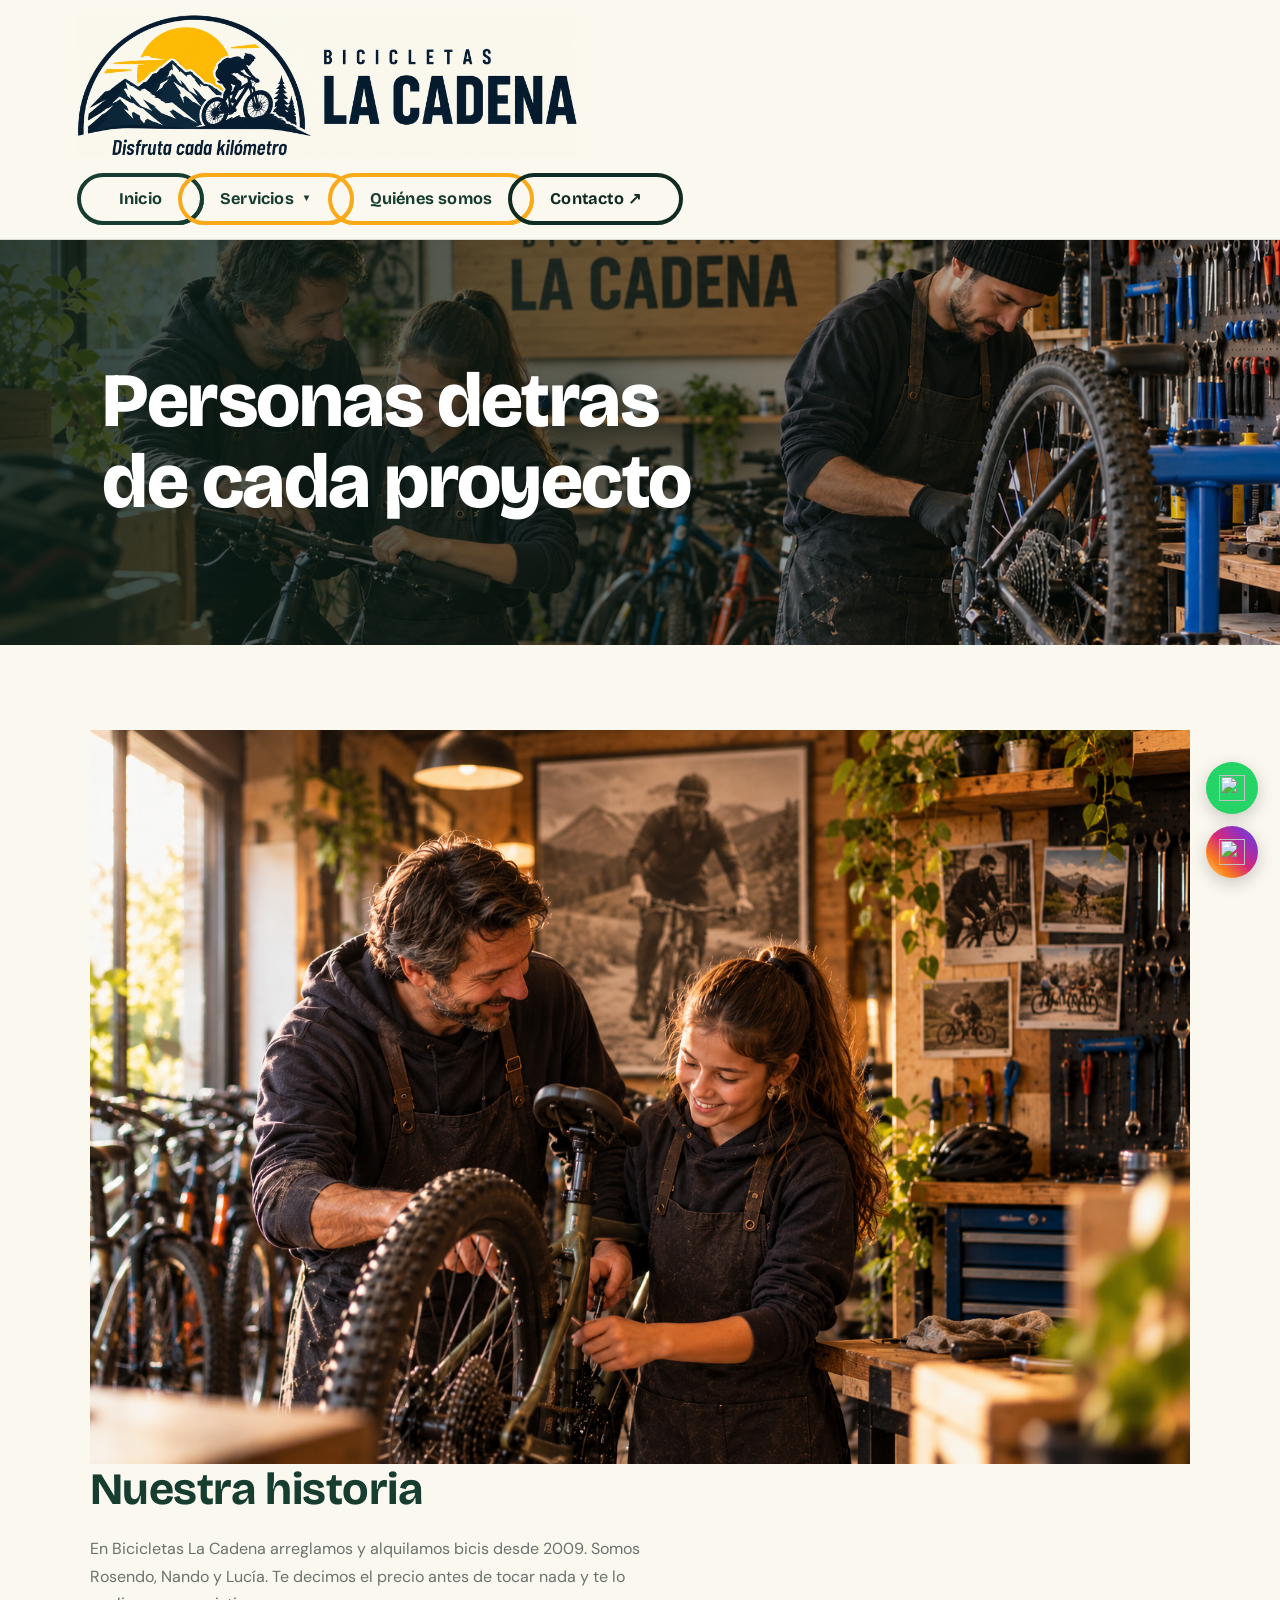
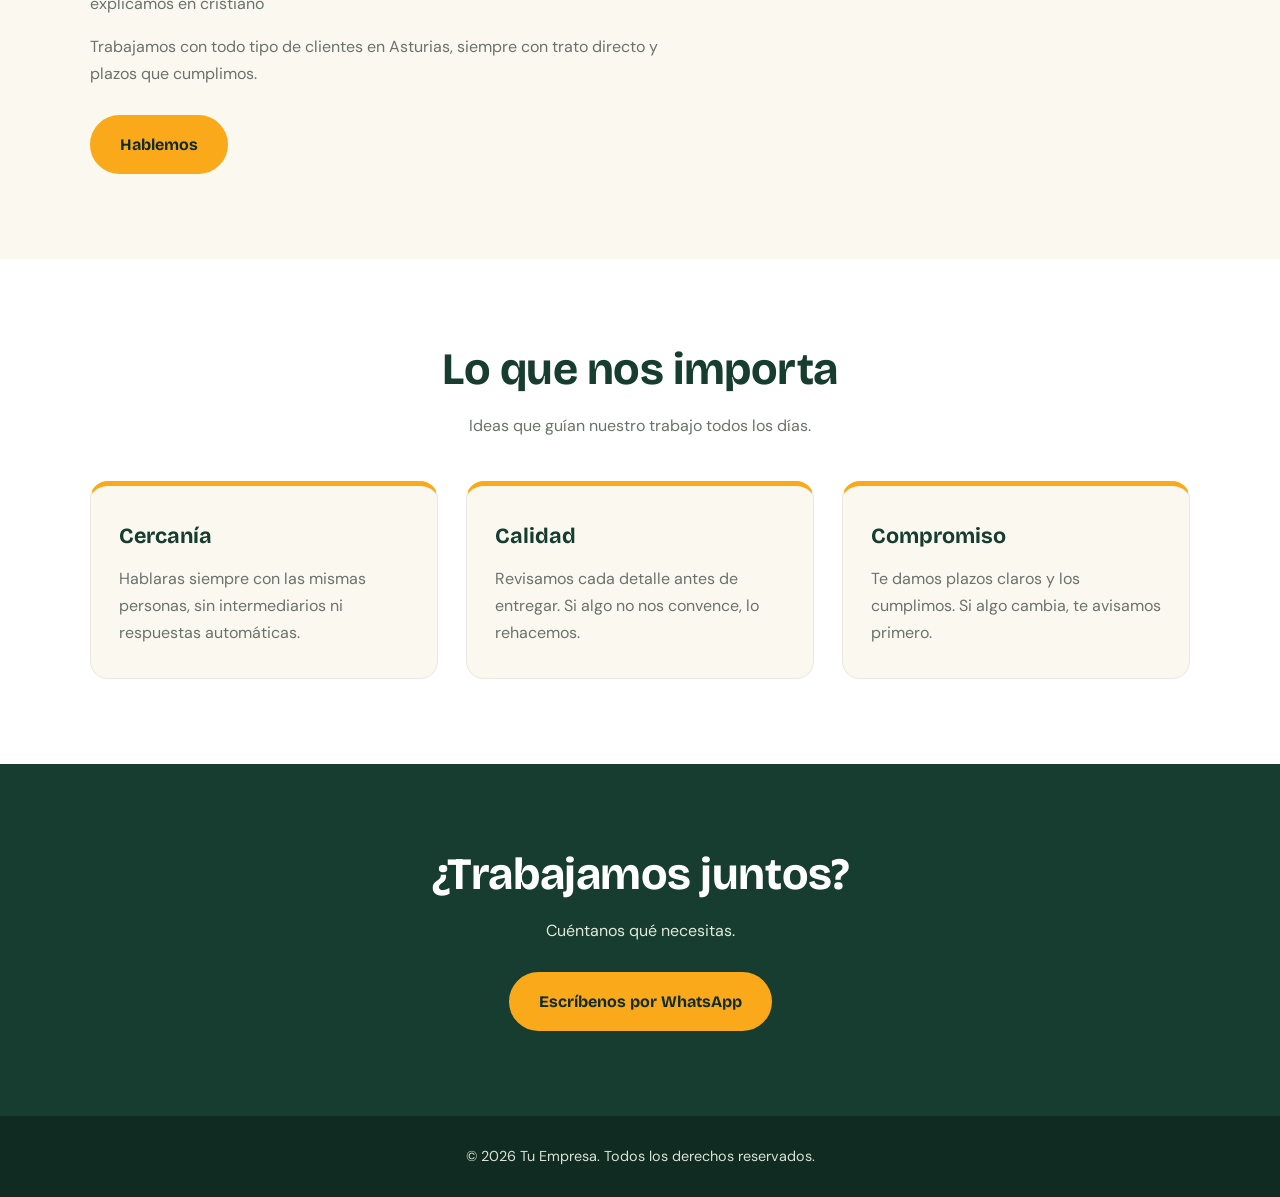
==== commit 9f75ad9c: "Update aboutUs.html" ====
--- a/aboutUs.html
+++ b/aboutUs.html
@@ -138,4 +138,4 @@
     </footer>
 
 </body>
-</html>+</html>
--- a/styles/style.css
+++ b/styles/style.css
@@ -684,58 +684,102 @@
 
 /* CSS DE TALLER*/
 
-
 .contenedor-tarifas {
     width: calc(100% - 40px);
     max-width: 1000px;
     box-sizing: border-box;
-    margin: 40px auto;
-    padding: 25px;
+    margin: 45px auto;
+    padding: clamp(20px, 4vw, 40px);
     background-color: var(--verde);
-    border-radius: 12px;
-}
+    border: 1px solid rgba(23, 61, 48, 0.12);
+    border-radius: 16px;
+    box-shadow: 0 8px 24px rgba(0, 0, 0, 0.08);
+}
+
 
 .contenedor-tarifas h2 {
     color: var(--naranja);
-    margin-top: 0;
-    margin-bottom: 20px;
-}
+    font-size: clamp(1.5rem, 3vw, 2rem);
+    line-height: 1.3;
+    margin: 0 0 25px;
+    padding-bottom: 14px;
+    border-bottom: 2px solid var(--naranja-suave);
+}
+
 
 .aviso-tarifas {
-    background-color: #ffe0b2;
-    border-left: 4px solid #bf4300;
-    padding: 15px;
-    margin-bottom: 20px;
-    line-height: 1.6;
-    border-radius: 4px;
-}
+    background-color: #fff0d9;
+    border-left: 5px solid #bf4300;
+    padding: 16px 20px;
+    margin-bottom: 25px;
+    border-radius: 6px;
+    color: #49351f;
+    font-size: 0.98rem;
+    line-height: 1.7;
+}
+
+
+.aviso-tarifas strong {
+    color: #963500;
+}
+
 
 .tabla-tarifas {
     width: 100%;
-    background-color: #fff8ed;
-    border-collapse: collapse;
-}
-
-.tabla-tarifas th,
-.tabla-tarifas td {
-    padding: 14px 16px;
-    border-bottom: 1px solid #ddd;
-    text-align: left;
-    line-height: 1.5;
-}
+    background-color: #fff;
+    border-collapse: separate;
+    border-spacing: 0;
+    border: 1px solid #e7e3dc;
+    border-radius: 10px;
+    overflow: hidden;
+}
+
 
 .tabla-tarifas th {
     background-color: var(--naranja-suave);
-    color: #222;
-}
+    color: #29251f;
+    padding: 16px;
+    text-align: left;
+    font-size: 0.95rem;
+    font-weight: 700;
+    line-height: 1.5;
+    border-bottom: 2px solid rgba(0, 0, 0, 0.08);
+}
+
 
 .tabla-tarifas td {
+    padding: 16px;
     color: var(--texto);
-}
+    text-align: left;
+    vertical-align: middle;
+    line-height: 1.65;
+    border-bottom: 1px solid #eae7e1;
+    overflow-wrap: anywhere;
+}
+
+
+.tabla-tarifas tbody tr:nth-child(even) {
+    background-color: #fffaf3;
+}
+
+
+.tabla-tarifas tbody tr {
+    transition: background-color 0.2s ease;
+}
+
+.tabla-tarifas tbody tr:hover {
+    background-color: #fff0d9;
+}
+
+
+.tabla-tarifas tbody tr:last-child td {
+    border-bottom: none;
+}
+
 
 .tabla-tarifas p {
-    margin: 2px 0;
-    font-size: 1rem;
+    margin: 0;
+    font-size: 0.95rem;
     color: var(--texto);
     line-height: 1.6;
 }
@@ -779,12 +823,10 @@
     margin-right: 35%;
 }
 
-
 .caja-importeFinal h3 {
     font-size: 22px;
     margin: 0;
 }
-
 
 .caja-importeFinal span {
     color: #e65100;
@@ -809,6 +851,7 @@
     }
 
 
+
 /*CSS DE ALQUILER*/
 
 
@@ -991,6 +1034,12 @@
     }
 
 
+
+
+
+
+    
+
 /* 12. RESPONSIVE*/
 @media (max-width: 1000px) {
     .services-container { grid-template-columns: 1fr; max-width: 540px; }
@@ -1020,3 +1069,152 @@
 @media (prefers-reduced-motion: reduce) {
     * { transition: none !important; scroll-behavior: auto !important; }
 }
+
+.about-story-text h2 {
+    text-align: left;
+    margin-bottom: 20px;
+}
+
+.about-story-text p {
+    max-width: 52ch;
+    margin-bottom: 16px;
+    color: var(--gris);
+}
+
+.about-story-text .btn { margin-top: 12px; }
+
+/* Valores: mismas tarjetas que servicios, sin imagen */
+.section-valores { background: var(--blanco); }
+
+.values-container {
+    display: grid;
+    grid-template-columns: repeat(3, minmax(0, 1fr));
+    gap: 28px;
+    max-width: 1100px;
+    margin: 42px auto 0;
+}
+
+.value-card {
+    padding: 32px 28px;
+    background: var(--crema);
+    border: 1px solid rgba(23, 61, 48, 0.08);
+    border-top: 5px solid var(--naranja);
+    border-radius: var(--radio);
+}
+
+.value-card h3 {
+    margin-bottom: 10px;
+    color: var(--verde);
+    font-size: 1.35rem;
+}
+
+.value-card p { color: var(--gris); }
+
+@media (max-width: 1000px) {
+    .about-story { grid-template-columns: 1fr; gap: 32px; max-width: 640px; }
+    .about-story-img { height: 320px; }
+    .values-container { grid-template-columns: 1fr; max-width: 540px; }
+}
+
+
+/* =========================
+    PÁGINA CONTACTO */
+
+.hero-nosotros { min-height: clamp(320px, 45vh, 440px); }
+
+.contact-layout {
+    display: grid;
+    grid-template-columns: 1fr 1.2fr;
+    gap: 56px;
+    align-items: start;
+    max-width: 1150px;
+    margin: 0 auto;
+}
+
+.contact-info h2,
+.contact-form h2 {
+    margin-bottom: 24px;
+    text-align: left;
+}
+
+/* Datos de contacto */
+.contact-list { list-style: none; }
+
+.contact-list li {
+    padding: 16px 0 16px 20px;
+    border-left: 4px solid var(--naranja);
+    margin-bottom: 12px;
+}
+
+.contact-list h3 {
+    font-size: 1.05rem;
+    color: var(--verde);
+}
+
+.contact-list a,
+.contact-list p {
+    color: var(--gris);
+    text-decoration: none;
+}
+
+.contact-list a:hover { color: var(--verde); text-decoration: underline; }
+
+/* Formulario */
+.contact-form {
+    padding: 36px 32px;
+    background: var(--blanco);
+    border: 1px solid rgba(23, 61, 48, 0.08);
+    border-radius: var(--radio);
+    box-shadow: var(--sombra);
+}
+
+.field { margin-bottom: 20px; }
+
+.field label {
+    display: block;
+    margin-bottom: 6px;
+    color: var(--verde);
+    font-weight: 700;
+    font-size: 0.95rem;
+}
+
+.field input,
+.field select,
+.field textarea {
+    width: 100%;
+    padding: 13px 18px;
+    border: 2px solid rgba(23, 61, 48, 0.2);
+    border-radius: 14px;
+    background: var(--crema);
+    color: var(--texto);
+    font: inherit;
+    transition: border-color 0.25s ease, box-shadow 0.25s ease;
+}
+
+.field textarea { resize: vertical; min-height: 130px; }
+
+.field input:focus,
+.field select:focus,
+.field textarea:focus {
+    outline: none;
+    border-color: var(--naranja);
+    box-shadow: 0 0 0 4px var(--naranja-suave);
+}
+
+.contact-form .btn { cursor: pointer; }
+
+/* Mapa */
+.map-section iframe {
+    display: block;
+    width: 100%;
+    height: 380px;
+    border: 0;
+}
+
+@media (max-width: 1000px) {
+    .contact-layout { grid-template-columns: 1fr; gap: 40px; max-width: 640px; }
+}
+
+@media (max-width: 520px) {
+    .contact-form { padding: 28px 20px; }
+}
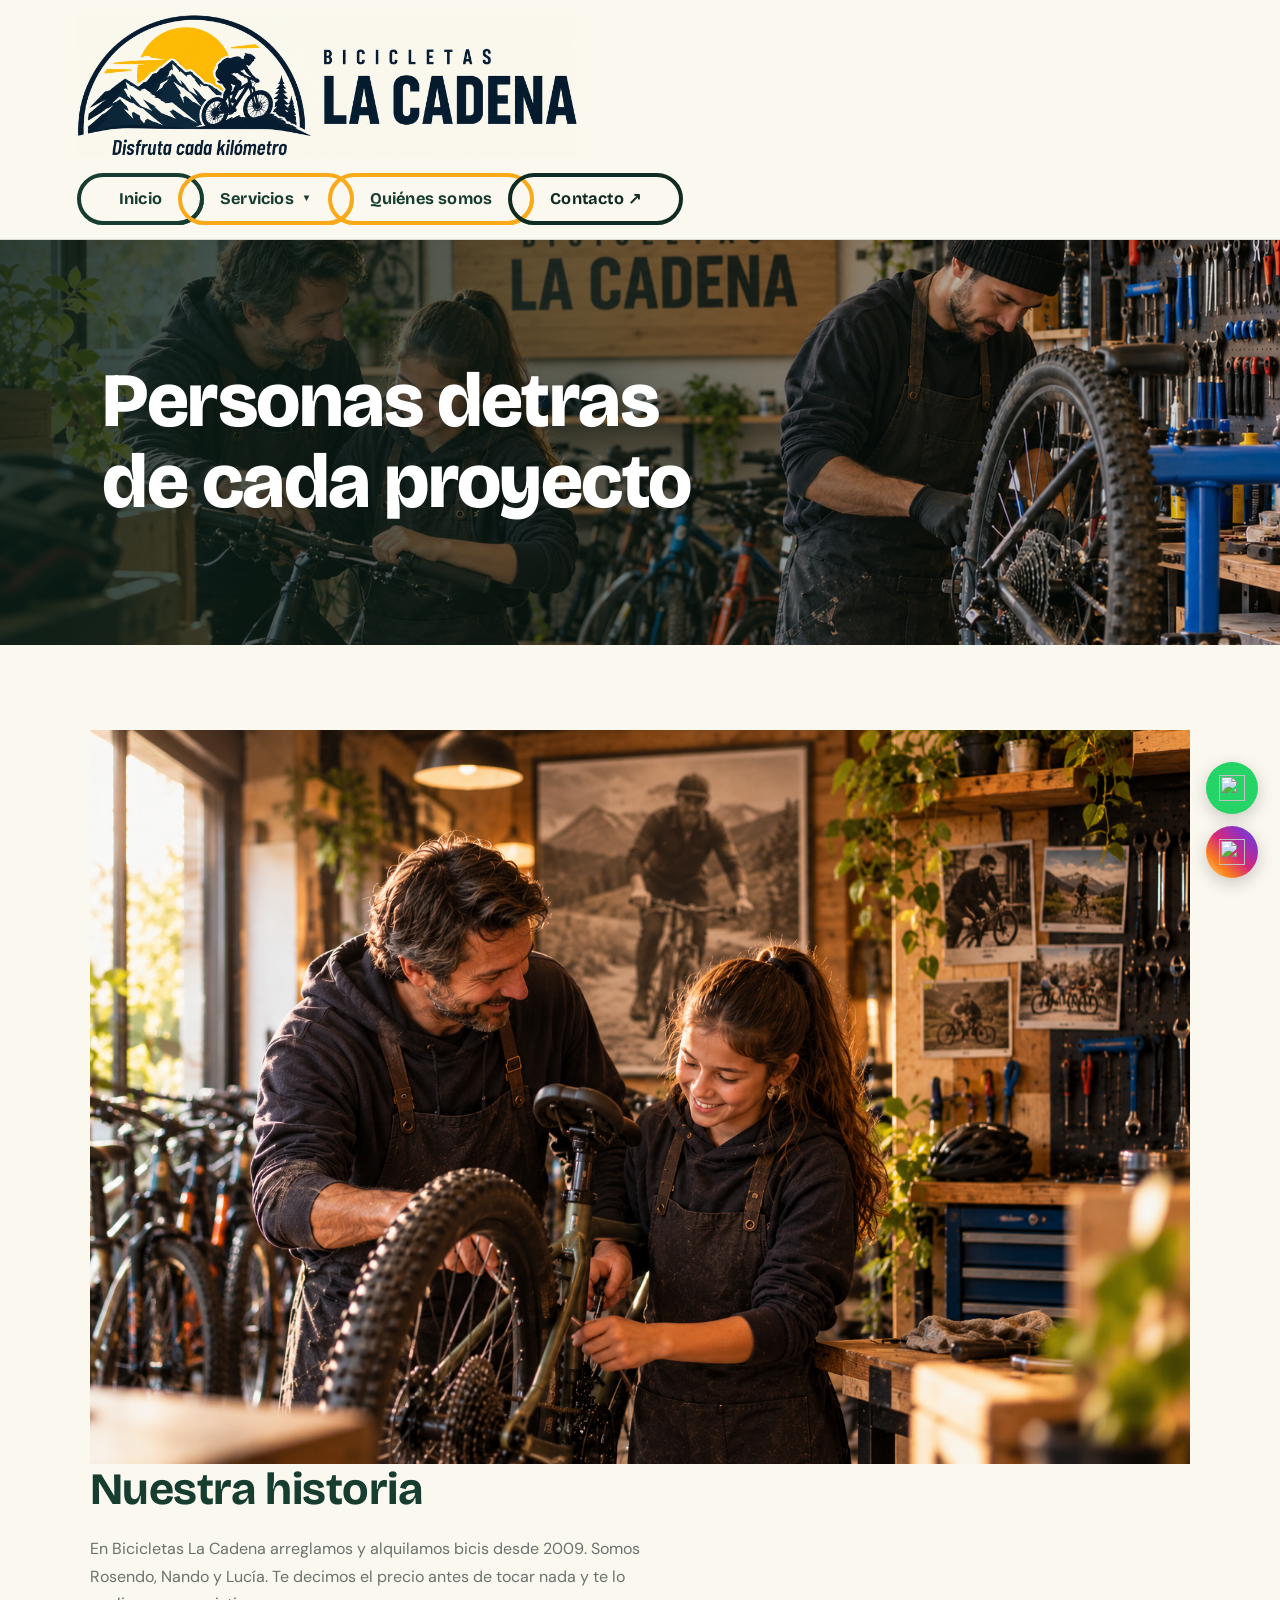
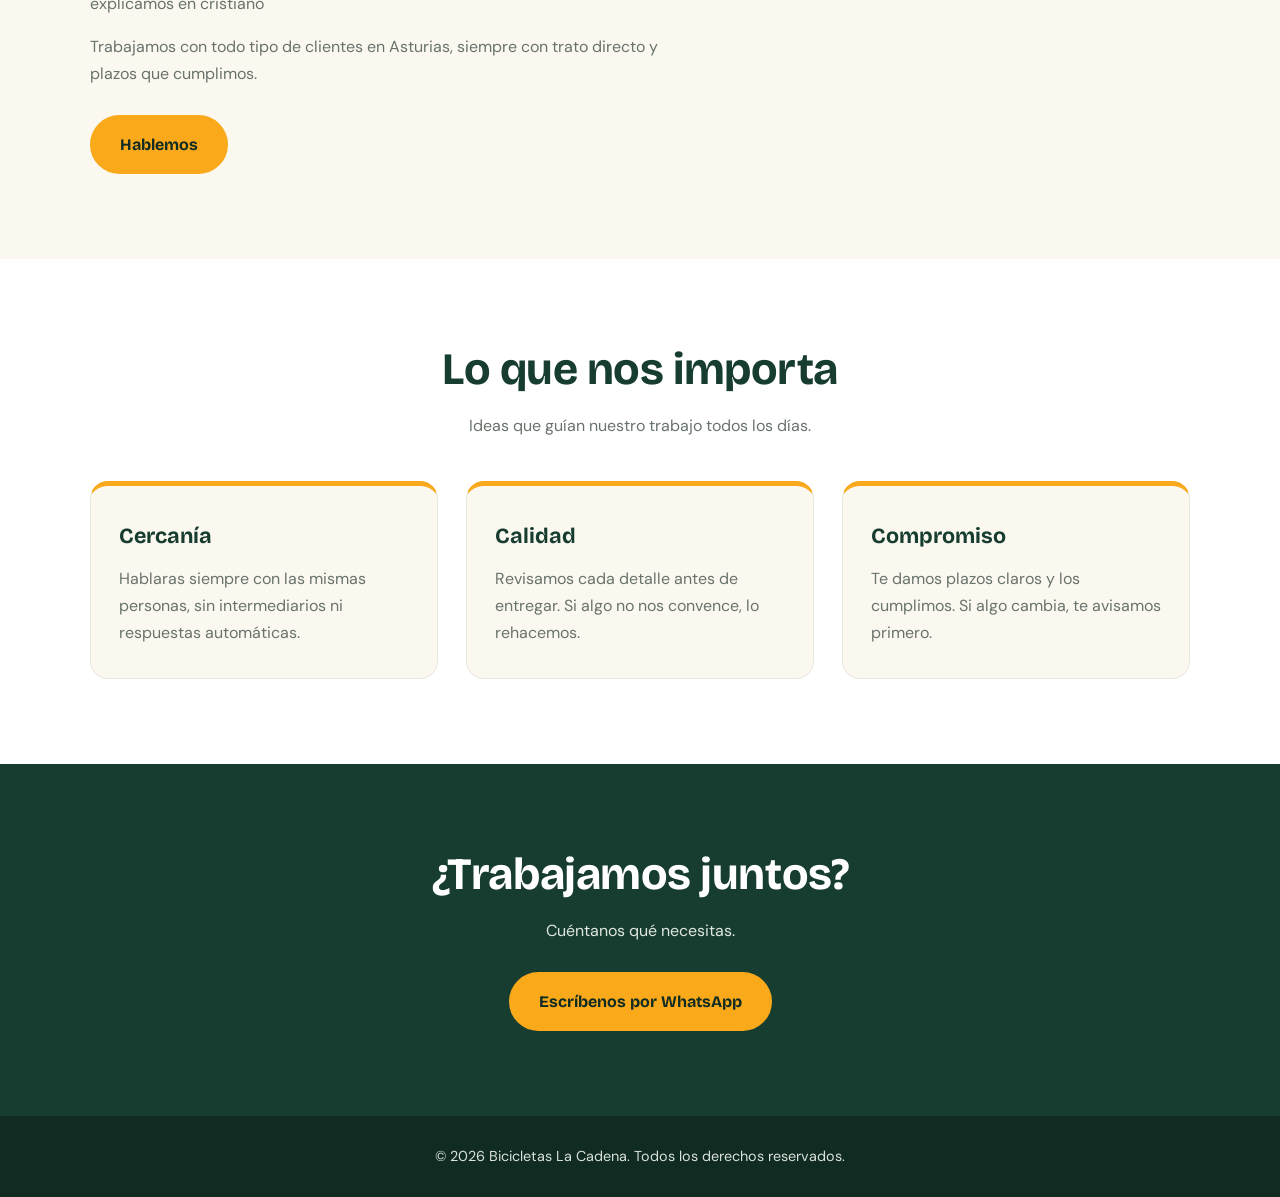
==== commit e9d57dc9: "response page" ====
--- a/aboutUs.html
+++ b/aboutUs.html
@@ -134,7 +134,7 @@
 </div>
 
     <footer class="footer">
-        <p>&copy; 2026 Tu Empresa. Todos los derechos reservados.</p>
+        <p>&copy; 2026 Bicicletas La Cadena. Todos los derechos reservados.</p>
     </footer>
 
 </body>
--- a/styles/style.css
+++ b/styles/style.css
@@ -1218,3 +1218,55 @@
 @media (max-width: 520px) {
     .contact-form { padding: 28px 20px; }
 }
+
+
+/* Página de confirmación */
+.gracias { display: grid; place-items: center; min-height: 60vh; }
+
+.gracias-card {
+    max-width: 620px;
+    padding: 48px 36px;
+    text-align: center;
+    background: var(--blanco);
+    border: 1px solid rgba(23, 61, 48, 0.08);
+    border-top: 5px solid var(--naranja);
+    border-radius: var(--radio);
+    box-shadow: var(--sombra);
+}
+
+.gracias-icono {
+    display: grid;
+    place-items: center;
+    width: 64px;
+    height: 64px;
+    margin: 0 auto 20px;
+    border-radius: 50%;
+    background: var(--verde);
+    color: var(--blanco);
+    font-size: 1.6rem;
+    font-weight: 700;
+}
+
+.gracias-card h1 {
+    margin-bottom: 14px;
+    color: var(--verde);
+    font-size: clamp(1.9rem, 4vw, 2.6rem);
+    line-height: 1.1;
+}
+
+.gracias-card p { color: var(--gris); }
+.gracias-horario { margin-top: 14px; font-size: 0.92rem; }
+
+.gracias-acciones {
+    display: flex;
+    flex-wrap: wrap;
+    justify-content: center;
+    gap: 12px;
+    margin-top: 28px;
+}
+
+.btn-secundario {
+    background: transparent;
+    color: var(--verde);
+    border-color: var(--verde);
+}
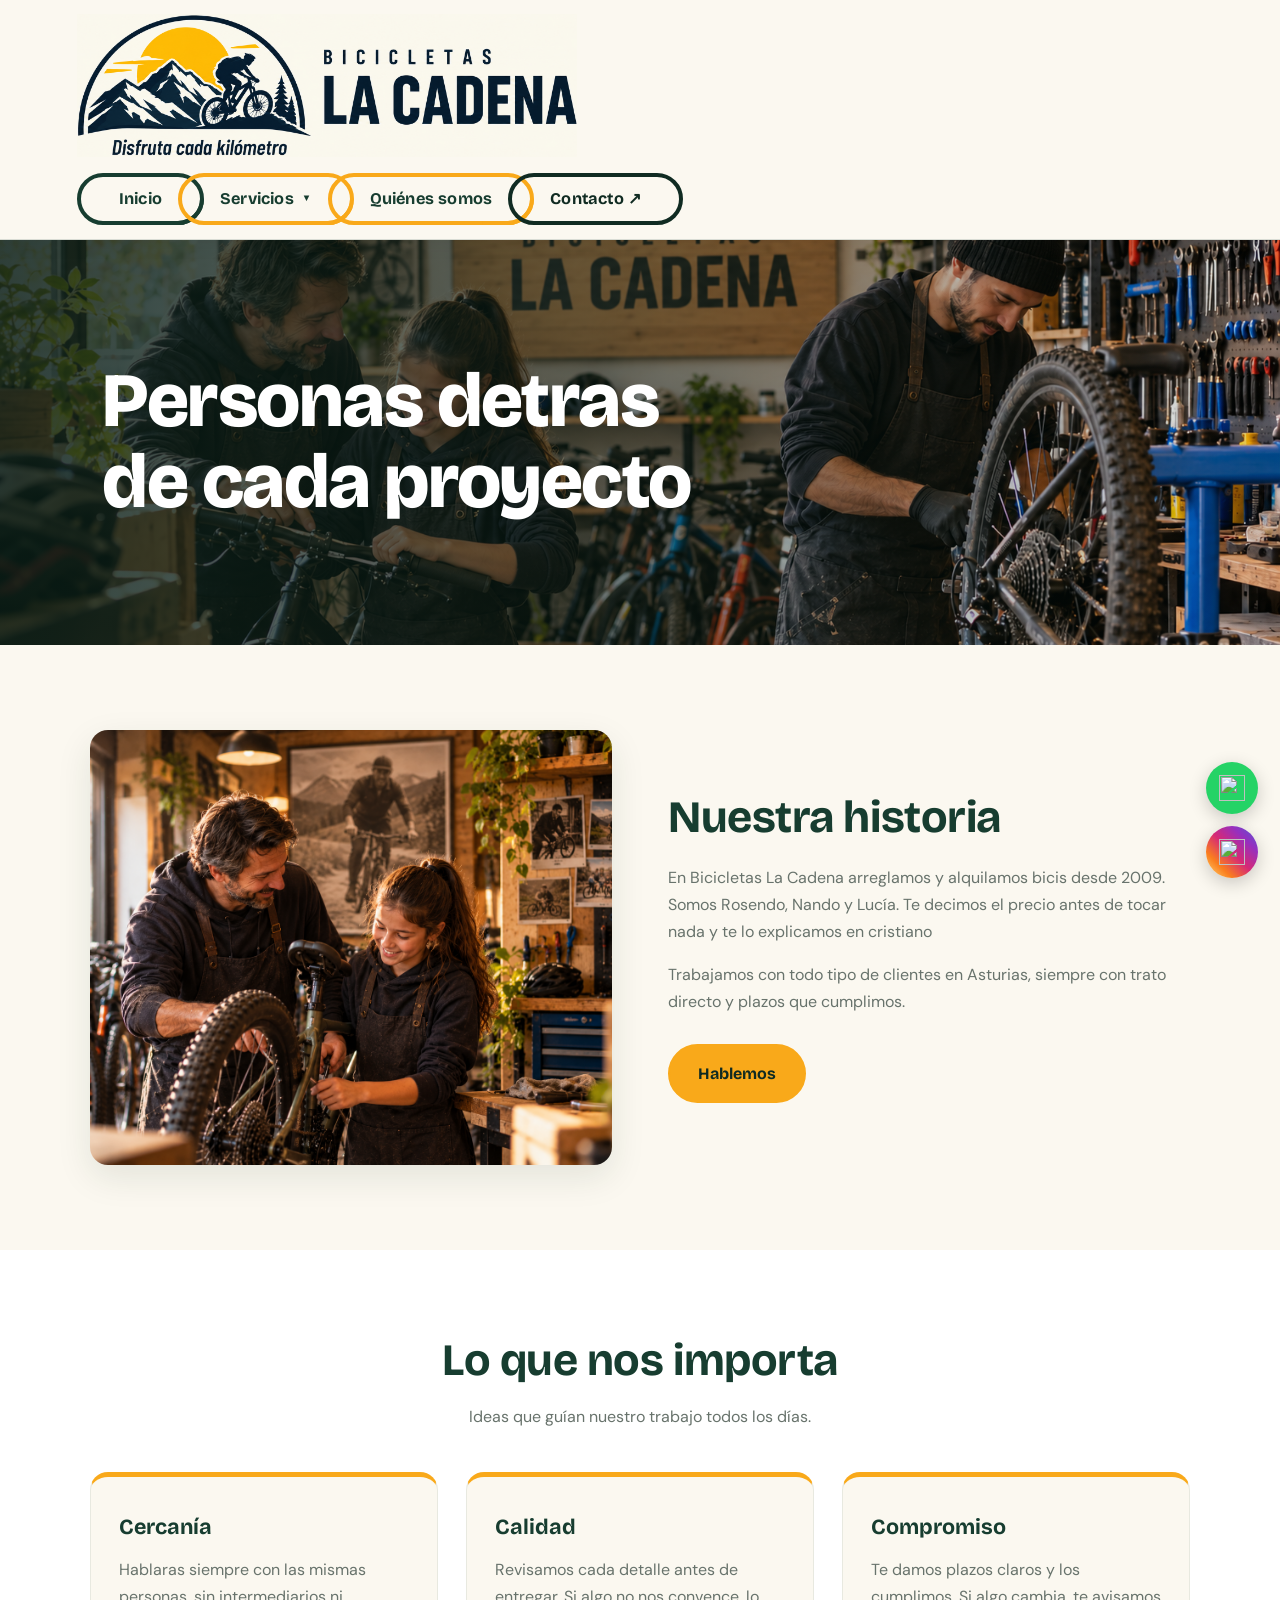
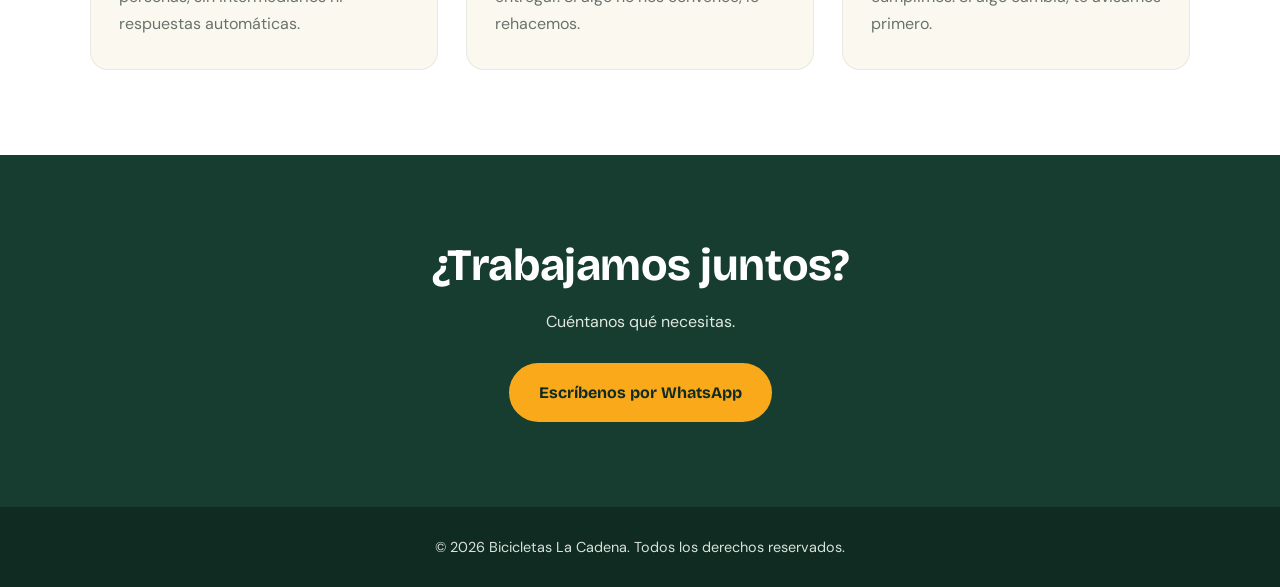
==== commit f6227a17: "changes in style" ====
--- a/aboutUs.html
+++ b/aboutUs.html
@@ -65,7 +65,7 @@
                     <h2>Nuestra historia</h2>
                     <p>En Bicicletas La Cadena arreglamos y alquilamos bicis desde 2009. Somos Rosendo, Nando y Lucía. Te decimos el precio antes de tocar nada y te lo explicamos en cristiano</p>
                     <p>Trabajamos con todo tipo de clientes en Asturias, siempre con trato directo y plazos que cumplimos.</p>
-                    <a class="btn" href="contacto.html">Hablemos</a>
+                    <a class="btn" href="contact.html">Hablemos</a>
                 </div>
             </div>
         </section>
--- a/styles/style.css
+++ b/styles/style.css
@@ -1,5 +1,6 @@
 /* =========================
-    VARIABLES  */
+    VARIABLES
+========================= */
 :root {
     --verde: #173D30;
     --verde-oscuro: #102B22;
@@ -18,8 +19,15 @@
     --eslabon-borde: 4px;
 }
 
-* { margin: 0; padding: 0; box-sizing: border-box; }
-
+
+/* =========================
+    BASE
+========================= */
+* {
+    margin: 0;
+    padding: 0;
+    box-sizing: border-box;
+}
 
 html {
     scroll-behavior: smooth;
@@ -33,11 +41,25 @@
     background: var(--crema);
 }
 
-img { max-width: 100%; height: auto; }
-
-.img-fluid { display: block; width: 100%; object-fit: cover; }
-
-h1, h2, h3 { font-family: var(--font-titulo); }
+img {
+    max-width: 100%;
+    height: auto;
+}
+
+.img-fluid {
+    display: block;
+    width: 100%;
+    object-fit: cover;
+}
+
+h1, h2, h3 {
+    font-family: var(--font-titulo);
+}
+
+/* span (me dió hueva poner el b o strong en el html) */
+span {
+    font-weight: bold;
+}
 
 a:focus-visible,
 .btn:focus-visible {
@@ -47,7 +69,8 @@
 
 
 /* =========================
-    HEADER Y CADENA*/
+    HEADER Y CADENA
+========================= */
 .header {
     position: sticky;
     top: 0;
@@ -63,7 +86,10 @@
     box-shadow: 0 4px 20px rgba(0, 0, 0, 0.05);
 }
 
-.logo { display: block; flex: 0 0 auto; }
+.logo {
+    display: block;
+    flex: 0 0 auto;
+}
 
 /* gana a .img-fluid (width:100%) por especificidad */
 .logo img {
@@ -72,7 +98,9 @@
     height: auto;
 }
 
-.navegacion { line-height: 1.2; }
+.navegacion {
+    line-height: 1.2;
+}
 
 .menu {
     display: flex;
@@ -81,10 +109,14 @@
     list-style: none;
 }
 
-.menu > li { position: relative; }
+.menu > li {
+    position: relative;
+}
 
 /* cada eslabón se solapa medio eslabón con el anterior */
-.menu > li + li { margin-left: calc(var(--eslabon-alto) / -2); }
+.menu > li + li {
+    margin-left: calc(var(--eslabon-alto) / -2);
+}
 
 .menu-link {
     position: relative;
@@ -105,7 +137,6 @@
     transition: border-color 0.25s ease, color 0.25s ease;
 }
 
-
 .menu-link::after {
     content: "";
     position: absolute;
@@ -122,18 +153,22 @@
     color: var(--verde-oscuro);
 }
 
-.menu-link[aria-current="page"] { border-color: var(--verde); }
-
+.menu-link[aria-current="page"] {
+    border-color: var(--verde);
+}
 
 .menu-link.nav-contacto {
     border-color: var(--verde-oscuro);
     color: var(--verde-oscuro);
 }
 
-
-.menu > li:last-child .menu-link::after { content: none; }
-
-.menu-link.nav-contacto:hover { border-color: var(--naranja); }
+.menu > li:last-child .menu-link::after {
+    content: none;
+}
+
+.menu-link.nav-contacto:hover {
+    border-color: var(--naranja);
+}
 
 .flecha {
     display: inline-block;
@@ -142,10 +177,12 @@
 }
 
 .menu-item:hover .flecha,
-.menu-item:focus-within .flecha { transform: rotate(180deg); }
-
-
-/* SUBMENÚ*/
+.menu-item:focus-within .flecha {
+    transform: rotate(180deg);
+}
+
+
+/* SUBMENÚ */
 .submenu {
     position: absolute;
     top: calc(100% + 10px);
@@ -199,7 +236,11 @@
 }
 
 
-/* Contenedor de imagen principal de la página index*/
+/* =========================
+    HERO
+========================= */
+
+/* Contenedor de imagen principal de la página index */
 .hero {
     position: relative;
     isolation: isolate;
@@ -258,9 +299,17 @@
     color: #F3F2E9;
 }
 
-
-/*un botoncito para ir a servicios */
-
+/* hero más bajo (Quiénes somos y Contacto) */
+.hero-nosotros {
+    min-height: clamp(320px, 45vh, 440px);
+}
+
+
+/* =========================
+    BOTONES
+========================= */
+
+/* un botoncito para ir a servicios */
 .btn {
     display: inline-flex;
     align-items: center;
@@ -285,9 +334,19 @@
     box-shadow: 0 8px 20px rgba(0, 0, 0, 0.15);
 }
 
-
-/* SECCIONES*/
-.section { padding: 85px 7%; }
+.btn-secundario {
+    background: transparent;
+    color: var(--verde);
+    border-color: var(--verde);
+}
+
+
+/* =========================
+    SECCIONES
+========================= */
+.section {
+    padding: 85px 7%;
+}
 
 .section h2 {
     margin-bottom: 16px;
@@ -306,7 +365,7 @@
 }
 
 
-/* TARJETAS DE SERVICIOS (la imagen va arriba)*/
+/* TARJETAS DE SERVICIOS (la imagen va arriba) */
 .services-container {
     display: grid;
     grid-template-columns: repeat(3, minmax(0, 1fr));
@@ -363,14 +422,17 @@
     color: var(--gris);
 }
 
-/* seccion de CONTACTO*/
+
+/* seccion de CONTACTO */
 .contact {
     text-align: center;
     background: var(--verde);
     color: var(--blanco);
 }
 
-.contact h2 { color: var(--blanco); }
+.contact h2 {
+    color: var(--blanco);
+}
 
 .contact p {
     max-width: 620px;
@@ -379,7 +441,11 @@
 }
 
 
-/* botones de redes sociales para contactar con Lucia (o ronaldo... Ni puñetera idea de como se llama el jefe)*/
+/* =========================
+    REDES FLOTANTES
+========================= */
+
+/* botones de redes sociales para contactar con Lucia (o ronaldo... Ni puñetera idea de como se llama el jefe) */
 .social-float {
     position: fixed;
     right: 22px;
@@ -401,15 +467,27 @@
     transition: transform 0.25s ease;
 }
 
-.social-btn img { width: 26px; height: 26px; }
-.social-btn:hover { transform: scale(1.12) translateY(-2px); }
-
-.whatsapp { background: #25D366; }
+.social-btn img {
+    width: 26px;
+    height: 26px;
+}
+
+.social-btn:hover {
+    transform: scale(1.12) translateY(-2px);
+}
+
+.whatsapp {
+    background: #25D366;
+}
 
 .instagram {
     background: linear-gradient(45deg, #feda75, #fa7e1e, #d62976, #962fbf, #4f5bd5);
 }
 
+
+/* =========================
+    FOOTER
+========================= */
 
 /* FOOTER... Aunque tecnicamente se usa sin el punto, peeeeeeeeeero, no quiero complication */
 .footer {
@@ -421,12 +499,15 @@
 }
 
 
-/*ACA ABAJO ESTARAN LOS CSS DE PAGINA SERVICIOS, ALQUILER y TALLER (EL POR QUE HAGO ESO? LA BARRA DE NAVEGACION SE PETO HORRIBLE, 
+/* ACA ABAJO ESTARAN LOS CSS DE PAGINA SERVICIOS, ALQUILER y TALLER (EL POR QUE HAGO ESO? LA BARRA DE NAVEGACION SE PETO HORRIBLE,
     Y COMO TENEMOS POCO TIEMPO... LO PONDRE AQUI ABAJO. ODIO GITHUB -c-) */
 
-/* Contenido de css de la pagina en general: SERVICIOS (Odio los Submenus Javi (Es de una carpeta de css que se peto horrible como dije arriba))*/
-
-
+
+/* =========================
+    PÁGINA SERVICIOS
+========================= */
+
+/* Contenido de css de la pagina en general: SERVICIOS (Odio los Submenus Javi (Es de una carpeta de css que se peto horrible como dije arriba)) */
 .servicios {
     max-width: 1100px;
     margin: 0 auto;
@@ -449,7 +530,6 @@
     text-align: center;
 }
 
-
 .contenedor-servicios {
     max-width: 1150px;
     margin: 30px auto;
@@ -459,7 +539,7 @@
     box-sizing: border-box;
 }
 
-/* Distribución de texto e imágenes para que no se pete*/
+/* Distribución de texto e imágenes para que no se pete */
 .seccion-detalles {
     display: grid;
     grid-template-columns: minmax(0, 1.3fr) minmax(0, 1fr);
@@ -468,7 +548,6 @@
     padding: 15px 0;
 }
 
-
 .texto-de-servicios h3 {
     color: #173D30;
     font-family: "Gill Sans", Calibri, sans-serif;
@@ -477,7 +556,6 @@
     margin-top: 0;
 }
 
-
 .texto-de-servicios h2 {
     color: #173D30;
     font-family: "Gill Sans", Calibri, sans-serif;
@@ -486,7 +564,6 @@
     margin-top: 28px;
 }
 
-
 .texto-de-servicios p {
     font-family: "Gill Sans", Calibri, sans-serif;
     font-size: 1.05rem;
@@ -495,13 +572,11 @@
     margin: 15px 0;
 }
 
-
 .caracteristicas {
     list-style: none;
     padding: 0;
     margin: 20px 0;
 }
-
 
 .caracteristicas li {
     position: relative;
@@ -528,17 +603,11 @@
     font-weight: bold;
 }
 
-.caracteristicas span {
-    color: #173D30;
-    font-weight: bold;
-}
-
-
 .columna-visual {
     min-width: 0;
 }
 
-/*Css de IMAGENES (primera Parte)*/
+/* Css de IMAGENES */
 .imagenes {
     display: grid;
     grid-template-columns: 1fr;
@@ -552,39 +621,15 @@
     object-fit: cover;
     border-radius: 12px;
     box-shadow: 0 4px 12px rgba(0, 0, 0, 0.10);
-}
-
+    /* CSS de las IMAGENES (De nuevo) */
+    max-width: 45%;
+    margin-right: 4%;
+    border: 2px dashed gold;
+}
 
 .enlace-servicios {
     margin-top: 24px;
 }
-
-
-.columna-visual {
-    min-width: 0;
-}
-
-/*Css de IMAGENES (primera Parte*/
-.imagenes {
-    display: grid;
-    grid-template-columns: 1fr;
-    gap: 16px;
-}
-
-.imagenes img {
-    display: block;
-    width: 100%;
-    height: 240px;
-    object-fit: cover;
-    border-radius: 12px;
-    box-shadow: 0 4px 12px rgba(0, 0, 0, 0.10);
-}
-
-
-.enlace-servicios {
-    margin-top: 24px;
-}
-
 
 .btn-servicio {
     display: inline-block;
@@ -600,12 +645,10 @@
                 transform 0.2s ease;
 }
 
-
 .btn-servicio:hover {
     background-color: #285b47;
     transform: translateY(-2px);
 }
-
 
 .separador {
     border: 0;
@@ -617,15 +660,14 @@
 }
 
 
-/*Seccion de contenido final*/
-
+/* Seccion de contenido final */
 .bloque-garantias {
-background-color: #f9f9f9;
-border: 2px solid goldenrod;
-border-radius: 5px;
-padding-top: 25px;
-margin-top: 50px;
-text-align: center;
+    background-color: #f9f9f9;
+    border: 2px solid goldenrod;
+    border-radius: 5px;
+    padding-top: 25px;
+    margin-top: 50px;
+    text-align: center;
 }
 
 .bloque-garantias h2 {
@@ -641,23 +683,20 @@
     margin-bottom: 3%;
 }
 
-
 .caja-garantia {
-flex: 1 1 250px;
-background-color: whitesmoke;
-padding: 2%;
-border-radius: 10px;
-border: 1px solid #eee;
-box-shadow: 0 2px 8px rgba(0,0,0,0.05);
-}
-
+    flex: 1 1 250px;
+    background-color: whitesmoke;
+    padding: 2%;
+    border-radius: 10px;
+    border: 1px solid #eee;
+    box-shadow: 0 2px 8px rgba(0, 0, 0, 0.05);
+}
 
 .caja-garantia h4 {
     color: #2b230c;
     font-size: 1.1rem;
     margin-bottom: 10px;
 }
-
 
 .caja-garantia p {
     font-size: 0.9rem;
@@ -668,22 +707,9 @@
 }
 
 
-/*CSS de las IMAGENES (De nuevo)*/
-
-.imagenes img{
-max-width: 45%;
-margin-right: 4%;
-border: 2px dashed gold;
-}
-
-/*span (me dió hueva poner el b o strong en el html)*/
-span {
-    font-weight: bold;
-}
-
-
-/* CSS DE TALLER*/
-
+/* =========================
+    PÁGINA TALLER
+========================= */
 .contenedor-tarifas {
     width: calc(100% - 40px);
     max-width: 1000px;
@@ -696,7 +722,6 @@
     box-shadow: 0 8px 24px rgba(0, 0, 0, 0.08);
 }
 
-
 .contenedor-tarifas h2 {
     color: var(--naranja);
     font-size: clamp(1.5rem, 3vw, 2rem);
@@ -705,7 +730,6 @@
     padding-bottom: 14px;
     border-bottom: 2px solid var(--naranja-suave);
 }
-
 
 .aviso-tarifas {
     background-color: #fff0d9;
@@ -718,11 +742,9 @@
     line-height: 1.7;
 }
 
-
 .aviso-tarifas strong {
     color: #963500;
 }
-
 
 .tabla-tarifas {
     width: 100%;
@@ -733,7 +755,6 @@
     border-radius: 10px;
     overflow: hidden;
 }
-
 
 .tabla-tarifas th {
     background-color: var(--naranja-suave);
@@ -746,7 +767,6 @@
     border-bottom: 2px solid rgba(0, 0, 0, 0.08);
 }
 
-
 .tabla-tarifas td {
     padding: 16px;
     color: var(--texto);
@@ -757,25 +777,21 @@
     overflow-wrap: anywhere;
 }
 
+.tabla-tarifas tbody tr {
+    transition: background-color 0.2s ease;
+}
 
 .tabla-tarifas tbody tr:nth-child(even) {
     background-color: #fffaf3;
 }
 
-
-.tabla-tarifas tbody tr {
-    transition: background-color 0.2s ease;
-}
-
 .tabla-tarifas tbody tr:hover {
     background-color: #fff0d9;
 }
 
-
 .tabla-tarifas tbody tr:last-child td {
     border-bottom: none;
 }
-
 
 .tabla-tarifas p {
     margin: 0;
@@ -784,7 +800,6 @@
     line-height: 1.6;
 }
 
-
 .tabla-tarifas .precio {
     color: #a84408;
     font-weight: 700;
@@ -793,24 +808,20 @@
 }
 
 /* Talvez... Una pequeña Accesibilidad para que se puede leer mejor? */
-
 .tabla-tarifas th:focus-visible,
 .tabla-tarifas td:focus-visible {
     outline: 2px solid var(--naranja);
     outline-offset: -3px;
 }
 
-
 .importe {
     font-weight: bold;
 }
-
 
 .gratis {
     color: orangered;
     font-weight: bold;
 }
-
 
 .caja-importeFinal {
     background-color: white;
@@ -832,8 +843,7 @@
     color: #e65100;
 }
 
-
-    .boton-comprar {
+.boton-comprar {
     background-color: #e65100;
     color: white;
     border: none;
@@ -843,18 +853,16 @@
     border-radius: 5px;
     cursor: pointer;
     margin-top: 15px;
-    }
-
-
-    .boton-comprar:hover {
+}
+
+.boton-comprar:hover {
     background-color: #bf4300;
-    }
-
-
-
-/*CSS DE ALQUILER*/
-
-
+}
+
+
+/* =========================
+    PÁGINA ALQUILER
+========================= */
 .contenedor {
     max-width: 1200px;
     margin: 0 auto;
@@ -863,7 +871,6 @@
     color: #26352e;
 }
 
-
 .contenedor h2 {
     margin: 20px 0;
     padding-top: 10px;
@@ -872,7 +879,6 @@
     text-align: center;
 }
 
-
 .contenedor-parrafo {
     margin: 15px auto;
     max-width: 900px;
@@ -881,7 +887,6 @@
     color: #555;
 }
 
-
 .grid-bicis {
     display: grid;
     grid-template-columns: repeat(3, minmax(0, 1fr));
@@ -889,7 +894,6 @@
     margin-top: 30px;
     align-items: stretch;
 }
-
 
 .tarjeta-bici {
     background-color: #fff;
@@ -901,12 +905,10 @@
     transition: transform 0.2s ease, box-shadow 0.2s ease;
 }
 
-
 .tarjeta-bici:hover {
     transform: translateY(-4px);
     box-shadow: 0 8px 20px rgba(23, 61, 48, 0.12);
 }
-
 
 .tarjeta-bici img {
     width: 100%;
@@ -916,13 +918,11 @@
     background-color: #f7f8f5;
 }
 
-
 .tarjeta-bici h3 {
     color: #173D30;
     font-size: 1.15rem;
     margin: 18px 0 10px;
 }
-
 
 .tarjeta-bici p {
     color: #666;
@@ -931,7 +931,6 @@
     min-height: 42px;
 }
 
-
 .precio-bici {
     font-size: 1.25rem;
     font-weight: bold;
@@ -939,7 +938,7 @@
     margin: 18px 0;
 }
 
-
+/* controles de + y - para sumar o restar cantidad del producto */
 .controles {
     display: flex;
     justify-content: center;
@@ -948,17 +947,7 @@
     margin-top: 15px;
 }
 
-
-    /* controles de + y - para sumar o restar cantidad del producto*/
-    .controles {
-    display: flex;
-    justify-content: center;
-    align-items: center;
-    gap: 15px;
-    }
-
-
-    .controles button {
+.controles button {
     background-color: #222;
     color: white;
     border: none;
@@ -967,21 +956,18 @@
     border-radius: 50%;
     font-size: 18px;
     cursor: pointer;
-    }
-
-
-    .controles button:hover {
+}
+
+.controles button:hover {
     background-color: #e65100;
-    }
-
-
-    .controles span {
+}
+
+.controles span {
     font-size: 18px;
     font-weight: bold;
-    }
-
-
-    .boton-alquilar {
+}
+
+.boton-alquilar {
     background-color: var(--naranja);
     color: white;
     border: none;
@@ -991,13 +977,11 @@
     border-radius: 5px;
     cursor: pointer;
     margin-top: 15px;
-    }
-
-
-    .boton-alquilar:hover {
+}
+
+.boton-alquilar:hover {
     background-color: #bf4300;
-    }
-
+}
 
 .caja-total {
     background-color: white;
@@ -1006,7 +990,7 @@
     margin-top: 30px;
     border-radius: 8px;
     text-align: center;
-    margin-left:15%;
+    margin-left: 15%;
     margin-right: 15%;
 }
 
@@ -1019,9 +1003,8 @@
     color: #e65100;
 }
 
-/*se me olvido hacer este boton de selccion de las piezas xd*/
-
-    .boton-seleccionar {
+/* se me olvido hacer este boton de selccion de las piezas xd */
+.boton-seleccionar {
     background-color: #e65100;
     color: white;
     border: none;
@@ -1031,43 +1014,28 @@
     border-radius: 5px;
     cursor: pointer;
     margin-top: 10px;
-    }
-
-
-
-
-
-
-    
-
-/* 12. RESPONSIVE*/
-@media (max-width: 1000px) {
-    .services-container { grid-template-columns: 1fr; max-width: 540px; }
-}
-
-@media (max-width: 768px) {
-    .header { flex-direction: column; justify-content: center; gap: 12px; padding: 12px 5%; }
-    .logo img { width: 170px; }
-    .section { padding: 56px 6%; }
-    .hero-content { padding: 56px 6%; }
-    .social-float { right: 12px; bottom: 12px; }
-}
-
-@media (max-width: 520px) {
-    :root { --eslabon-alto: 32px; --eslabon-borde: 3px; }
-    .header { padding-left: 3%; padding-right: 3%; }
-    .menu-link { font-size: 0.7rem; gap: 4px; padding: 0 calc(var(--eslabon-alto) / 2 + 1px); }
-}
-
-/* pantallas muy estrechas: la cadena pasa a dos filas */
-@media (max-width: 370px) {
-    .menu { flex-wrap: wrap; row-gap: 8px; }
-    .menu > li:nth-child(4) { margin-left: 0; }
-    .menu-link { font-size: 0.74rem; padding: 0 calc(var(--eslabon-alto) / 2 + 4px); }
-}
-
-@media (prefers-reduced-motion: reduce) {
-    * { transition: none !important; scroll-behavior: auto !important; }
+}
+
+
+/* =========================
+    PÁGINA QUIÉNES SOMOS
+========================= */
+
+/* Nuestra historia: imagen + texto en dos columnas */
+.about-story {
+    display: grid;
+    grid-template-columns: minmax(0, 1fr) minmax(0, 1fr);
+    gap: 56px;
+    align-items: center;
+    max-width: 1100px;
+    margin: 0 auto;
+}
+
+.about-story-img {
+    height: clamp(320px, 34vw, 440px);
+    border-radius: var(--radio);
+    box-shadow: var(--sombra);
+    object-position: center;
 }
 
 .about-story-text h2 {
@@ -1081,10 +1049,14 @@
     color: var(--gris);
 }
 
-.about-story-text .btn { margin-top: 12px; }
+.about-story-text .btn {
+    margin-top: 12px;
+}
 
 /* Valores: mismas tarjetas que servicios, sin imagen */
-.section-valores { background: var(--blanco); }
+.section-valores {
+    background: var(--blanco);
+}
 
 .values-container {
     display: grid;
@@ -1108,20 +1080,14 @@
     font-size: 1.35rem;
 }
 
-.value-card p { color: var(--gris); }
-
-@media (max-width: 1000px) {
-    .about-story { grid-template-columns: 1fr; gap: 32px; max-width: 640px; }
-    .about-story-img { height: 320px; }
-    .values-container { grid-template-columns: 1fr; max-width: 540px; }
-}
-
-
-/* =========================
-    PÁGINA CONTACTO */
-
-.hero-nosotros { min-height: clamp(320px, 45vh, 440px); }
-
+.value-card p {
+    color: var(--gris);
+}
+
+
+/* =========================
+    PÁGINA CONTACTO
+========================= */
 .contact-layout {
     display: grid;
     grid-template-columns: 1fr 1.2fr;
@@ -1138,7 +1104,9 @@
 }
 
 /* Datos de contacto */
-.contact-list { list-style: none; }
+.contact-list {
+    list-style: none;
+}
 
 .contact-list li {
     padding: 16px 0 16px 20px;
@@ -1157,7 +1125,10 @@
     text-decoration: none;
 }
 
-.contact-list a:hover { color: var(--verde); text-decoration: underline; }
+.contact-list a:hover {
+    color: var(--verde);
+    text-decoration: underline;
+}
 
 /* Formulario */
 .contact-form {
@@ -1168,7 +1139,9 @@
     box-shadow: var(--sombra);
 }
 
-.field { margin-bottom: 20px; }
+.field {
+    margin-bottom: 20px;
+}
 
 .field label {
     display: block;
@@ -1191,7 +1164,10 @@
     transition: border-color 0.25s ease, box-shadow 0.25s ease;
 }
 
-.field textarea { resize: vertical; min-height: 130px; }
+.field textarea {
+    resize: vertical;
+    min-height: 130px;
+}
 
 .field input:focus,
 .field select:focus,
@@ -1201,7 +1177,9 @@
     box-shadow: 0 0 0 4px var(--naranja-suave);
 }
 
-.contact-form .btn { cursor: pointer; }
+.contact-form .btn {
+    cursor: pointer;
+}
 
 /* Mapa */
 .map-section iframe {
@@ -1211,17 +1189,15 @@
     border: 0;
 }
 
-@media (max-width: 1000px) {
-    .contact-layout { grid-template-columns: 1fr; gap: 40px; max-width: 640px; }
-}
-
-@media (max-width: 520px) {
-    .contact-form { padding: 28px 20px; }
-}
-
-
-/* Página de confirmación */
-.gracias { display: grid; place-items: center; min-height: 60vh; }
+
+/* =========================
+    PÁGINA DE CONFIRMACIÓN
+========================= */
+.gracias {
+    display: grid;
+    place-items: center;
+    min-height: 60vh;
+}
 
 .gracias-card {
     max-width: 620px;
@@ -1254,8 +1230,14 @@
     line-height: 1.1;
 }
 
-.gracias-card p { color: var(--gris); }
-.gracias-horario { margin-top: 14px; font-size: 0.92rem; }
+.gracias-card p {
+    color: var(--gris);
+}
+
+.gracias-horario {
+    margin-top: 14px;
+    font-size: 0.92rem;
+}
 
 .gracias-acciones {
     display: flex;
@@ -1265,8 +1247,107 @@
     margin-top: 28px;
 }
 
-.btn-secundario {
-    background: transparent;
-    color: var(--verde);
-    border-color: var(--verde);
+
+/* =========================
+    12. RESPONSIVE
+    (siempre al final para que sobrescriba las reglas base)
+========================= */
+@media (max-width: 1000px) {
+    .services-container {
+        grid-template-columns: 1fr;
+        max-width: 540px;
+    }
+
+    .about-story {
+        grid-template-columns: 1fr;
+        gap: 32px;
+        max-width: 640px;
+    }
+
+    .about-story-img {
+        height: 320px;
+    }
+
+    .values-container {
+        grid-template-columns: 1fr;
+        max-width: 540px;
+    }
+
+    .contact-layout {
+        grid-template-columns: 1fr;
+        gap: 40px;
+        max-width: 640px;
+    }
+}
+
+@media (max-width: 768px) {
+    .header {
+        flex-direction: column;
+        justify-content: center;
+        gap: 12px;
+        padding: 12px 5%;
+    }
+
+    .logo img {
+        width: 170px;
+    }
+
+    .section {
+        padding: 56px 6%;
+    }
+
+    .hero-content {
+        padding: 56px 6%;
+    }
+
+    .social-float {
+        right: 12px;
+        bottom: 12px;
+    }
+}
+
+@media (max-width: 520px) {
+    :root {
+        --eslabon-alto: 32px;
+        --eslabon-borde: 3px;
+    }
+
+    .header {
+        padding-left: 3%;
+        padding-right: 3%;
+    }
+
+    .menu-link {
+        font-size: 0.7rem;
+        gap: 4px;
+        padding: 0 calc(var(--eslabon-alto) / 2 + 1px);
+    }
+
+    .contact-form {
+        padding: 28px 20px;
+    }
+}
+
+/* pantallas muy estrechas: la cadena pasa a dos filas */
+@media (max-width: 370px) {
+    .menu {
+        flex-wrap: wrap;
+        row-gap: 8px;
+    }
+
+    .menu > li:nth-child(4) {
+        margin-left: 0;
+    }
+
+    .menu-link {
+        font-size: 0.74rem;
+        padding: 0 calc(var(--eslabon-alto) / 2 + 4px);
+    }
+}
+
+@media (prefers-reduced-motion: reduce) {
+    * {
+        transition: none !important;
+        scroll-behavior: auto !important;
+    }
 }
